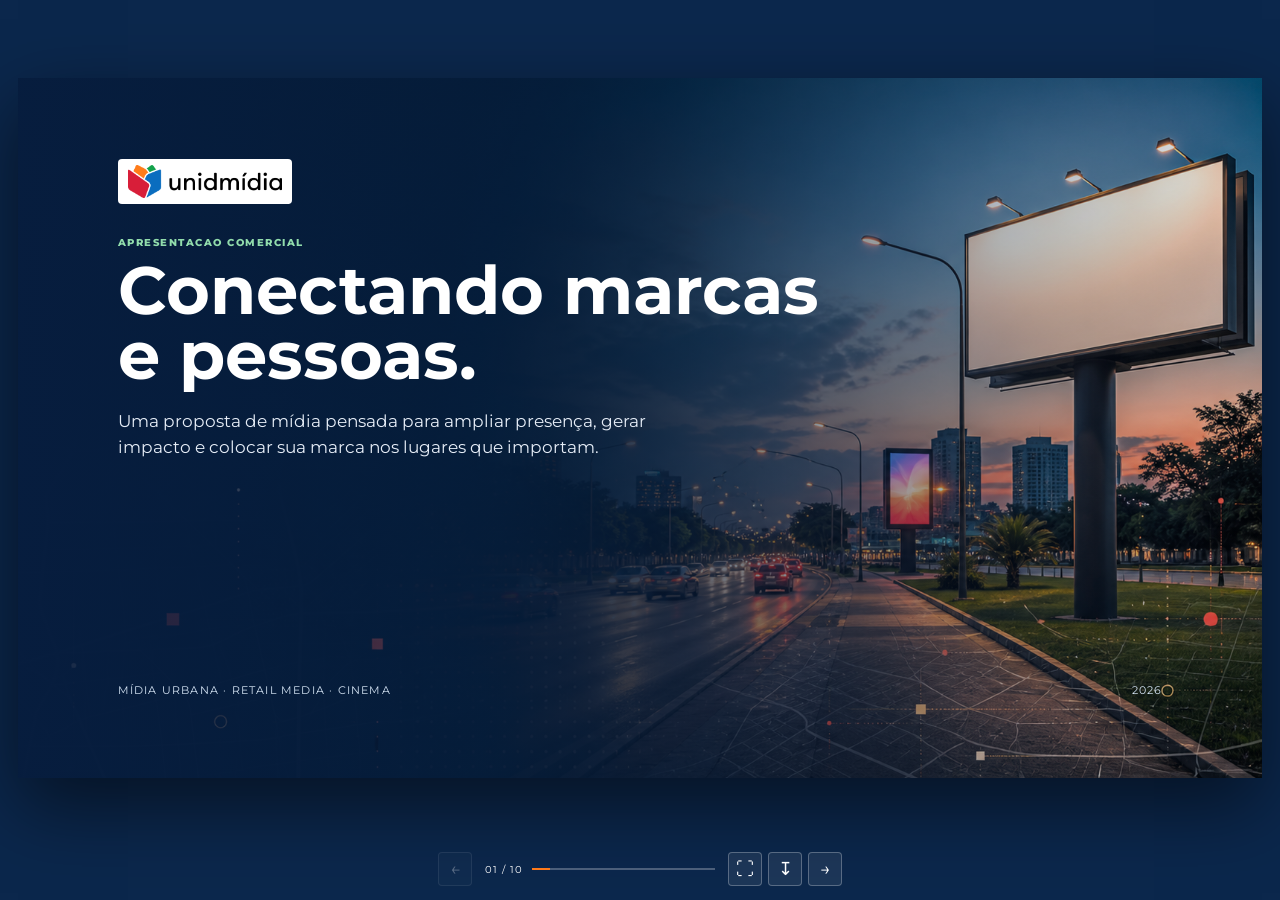
==== index.html @ 314643e8 "Publicar apresentação comercial Unidmidia" ====
<!doctype html><html lang="pt-BR"><head><meta charset="utf-8"><meta name="viewport" content="width=device-width,initial-scale=1"><title>Unidmidia | Proposta Comercial</title><style>
@import url('https://fonts.googleapis.com/css2?family=Montserrat:wght@400;500;600;700;800&display=swap');
:root{--blue:#0872c9;--navy:#0b274c;--red:#df1d42;--orange:#ff7a1a;--green:#149647;--paper:#f8fafc;--ink:#18222e;--muted:#64748b;--line:#d9e0e8}*{box-sizing:border-box}html,body{margin:0;background:#0b274c;color:var(--ink);font-family:Montserrat,Arial,sans-serif}button,select{font:inherit}button{cursor:pointer}.shell{min-height:100dvh;display:grid;place-items:center;padding:18px 18px 62px}.deck{width:min(100%,calc(100dvh * 1.777));aspect-ratio:16/9;position:relative;overflow:hidden;background:var(--paper);box-shadow:0 28px 72px #0008}.slide{position:absolute;inset:0;padding:6.5% 8%;display:flex;flex-direction:column;opacity:0;pointer-events:none;transform:translateX(16px);transition:.3s}.slide.active{opacity:1;pointer-events:auto;transform:none}.cover{justify-content:space-between;color:white;background:#092b35 url('calculadora-unidmidia/apresentacao/public/og.png') center/cover}.cover:before{content:"";position:absolute;inset:0;background:linear-gradient(90deg,#071d3ff2,#071d3f9b,#071d3f18)}.cover>*{position:relative;z-index:1}.logo{width:174px;background:#fff;padding:6px 10px;border-radius:4px;margin-bottom:28px}.eyebrow{font-size:10px;font-weight:800;letter-spacing:1.5px;color:var(--blue);margin:0 0 10px}.cover .eyebrow{color:#91dcac}h1,h2,h3,p{margin-top:0}h1{font-size:clamp(43px,5.2vw,76px);line-height:.97;margin-bottom:20px;letter-spacing:0}h2{font-size:clamp(30px,3.8vw,54px);line-height:1.05;margin-bottom:16px;letter-spacing:0}.lead{max-width:560px;font-size:clamp(14px,1.35vw,19px);line-height:1.5;color:#e6edf7}.cover-bottom{display:flex;justify-content:space-between;color:#d4e3f3;font-size:11px;letter-spacing:1.2px;text-transform:uppercase}.top{display:flex;justify-content:space-between;align-items:baseline;border-bottom:1px solid var(--line);padding-bottom:13px;margin-bottom:4.5%;font-size:11px;color:var(--muted)}.top .eyebrow{margin:0}.top.dark{border-color:#ffffff35;color:#c5d5e6}.top.dark .eyebrow{color:#91dcac}.copy{color:var(--muted);font-size:clamp(13px,1.15vw,17px);line-height:1.55;max-width:610px}.filters{display:grid;grid-template-columns:1fr 1fr;gap:7%;align-items:center;flex:1}.filter-block{margin:23px 0}.filter-label{font-size:10px;font-weight:800;color:var(--blue);letter-spacing:1.2px;text-transform:uppercase;margin-bottom:9px}.toggles{display:flex;gap:8px;flex-wrap:wrap}.toggle{border:1px solid var(--line);color:var(--ink);background:#fff;padding:11px 14px;border-radius:4px;font-size:12px}.toggle.on{color:#fff;background:var(--blue);border-color:var(--blue)}.filter-side{background:linear-gradient(145deg,#e9f3ff,#ecf8ee);height:100%;min-height:310px;border-radius:8px;padding:27px;display:flex;flex-direction:column;justify-content:end;position:relative;overflow:hidden}.filter-side:before,.filter-side:after{content:"";position:absolute;border:1px solid #0872c944;border-radius:50%}.filter-side:before{width:80%;aspect-ratio:1;right:-22%;top:-17%}.filter-side:after{width:45%;aspect-ratio:1;left:-11%;bottom:-20%}.filter-side strong{position:relative;font-size:50px;color:var(--navy)}.filter-side p{position:relative;margin:7px 0 0;font-size:13px;color:var(--muted)}.dark-slide{background:var(--navy);color:#fff}.inventory-head{display:flex;justify-content:space-between;align-items:end;margin-bottom:2.5%}.inventory-head h2{margin:0}.inventory-head p{max-width:290px;color:#b8c9db;font-size:12px}.grid{display:grid;grid-template-columns:repeat(3,1fr);gap:12px;overflow:auto;padding-bottom:4px}.card{min-height:165px;padding:0;overflow:hidden;text-align:left;display:flex;flex-direction:column;background:#113966;color:#fff;border:1px solid #ffffff25;border-radius:7px;transition:.2s}.card:hover{border-color:var(--orange);transform:translateY(-3px)}.card img{height:74px;width:100%;object-fit:cover}.card-body{padding:12px}.tag{display:inline-block;font-size:9px;font-weight:800;letter-spacing:.9px;text-transform:uppercase;color:#9bc9ff}.card h3{font-size:14px;margin:5px 0}.card p{font-size:10px;color:#c1d3e7;line-height:1.35;margin:0 0 10px}.card strong{font-size:16px;color:#ffd18d}.detail{display:grid;grid-template-columns:1fr 1fr;gap:7%;align-items:center;flex:1}.media-image{height:100%;max-height:440px;border-radius:8px;overflow:hidden;background:#dce7f1}.media-image img{width:100%;height:100%;object-fit:cover}.detail-meta{display:flex;gap:24px;margin:24px 0}.detail-meta div{border-left:2px solid var(--orange);padding-left:9px;font-size:12px}.detail-meta b{display:block;font-size:18px}.command{border:0;background:var(--blue);color:#fff;padding:13px 18px;border-radius:4px;font-weight:700;font-size:12px}.command.secondary{background:#e7edf4;color:var(--navy);margin-right:8px}.proposal-config{display:grid;grid-template-columns:1.08fr .92fr;gap:7%;align-items:center;flex:1}.config-photo{height:100%;max-height:375px;border-radius:7px;overflow:hidden;background:#dce7f1}.config-photo img{width:100%;height:100%;object-fit:cover}.details{display:flex;gap:20px;margin:18px 0 12px;font-size:12px}.details span{border-left:2px solid var(--green);padding-left:8px}.field{display:block;font-size:10px;color:var(--blue);font-weight:800;text-transform:uppercase;letter-spacing:1px;margin:15px 0 7px}.periods{display:flex;gap:7px}.period{border:1px solid var(--line);background:#fff;border-radius:4px;padding:10px 12px;font-size:11px}.period.on{background:var(--blue);color:#fff;border-color:var(--blue)}.stepper{display:flex;align-items:center;gap:10px;border:1px solid var(--line);border-radius:4px;padding:4px;width:max-content;background:#fff}.stepper button{width:28px;height:28px;border:0;border-radius:3px;background:#e7eef7;color:var(--navy);font-size:17px}.stepper b{min-width:18px;text-align:center}.quote-preview{margin-top:21px;padding:18px;background:#eef5fc;border-left:4px solid var(--orange)}.quote-preview strong{font-size:28px}.summary{background:var(--paper)}.summary-head{display:flex;align-items:end;justify-content:space-between;margin-bottom:24px}.summary-total{text-align:right}.summary-total strong{font-size:clamp(28px,3.5vw,48px);color:var(--blue)}table{width:100%;border-collapse:collapse;background:#fff;font-size:12px}th{text-align:left;padding:12px;background:var(--navy);color:#fff;font-size:10px;letter-spacing:.7px;text-transform:uppercase}td{padding:13px;border-bottom:1px solid var(--line)}td:last-child,th:last-child{text-align:right;font-weight:700}.empty{padding:26px;color:var(--muted);text-align:center}.summary-foot{display:flex;justify-content:space-between;align-items:end;margin-top:25px}.summary-foot p{max-width:470px;font-size:12px;color:var(--muted);line-height:1.5}.controls{position:fixed;bottom:14px;left:50%;transform:translateX(-50%);display:flex;align-items:center;gap:13px;color:#fff}.icon{width:34px;height:34px;border:1px solid #ffffff44;background:#ffffff12;color:#fff;border-radius:4px;font-size:18px}.icon:disabled{opacity:.3}.progress-wrap{display:flex;align-items:center;gap:9px;width:min(230px,38vw);font-size:10px;letter-spacing:1px}.progress{height:2px;background:#ffffff44;flex:1}.progress i{display:block;height:100%;background:var(--orange);transition:.25s}.actions{display:flex;gap:6px}@media(max-width:720px){.shell{padding:0 0 58px}.deck{width:100%;height:calc(100dvh - 58px);aspect-ratio:auto}.slide{padding:9% 7%}.logo{width:135px;margin-bottom:22px}.filters,.detail,.proposal-config{grid-template-columns:1fr;gap:18px}.filter-side{display:none}.grid{grid-template-columns:repeat(2,1fr)}.card{min-height:145px}.inventory-head{display:block}.inventory-head p{margin-top:8px}.media-image{height:180px}.config-photo{height:170px}.summary-head{display:block}.summary-total{text-align:left;margin-top:15px}.controls{bottom:9px}}@media print{@page{size:landscape;margin:0}body{background:white}.shell{display:block;padding:0}.deck{width:100%;height:auto;aspect-ratio:auto;box-shadow:none;overflow:visible}.slide{position:relative;display:flex;opacity:1;transform:none;pointer-events:auto;width:100%;height:100vh;min-height:720px;page-break-after:always}.controls{display:none}}
</style></head><body><main class="shell"><div id="deck" class="deck"></div><nav class="controls"><button id="prev" class="icon" title="Slide anterior" aria-label="Slide anterior">←</button><div class="progress-wrap"><span id="counter"></span><div class="progress"><i id="bar"></i></div></div><div class="actions"><button id="full" class="icon" title="Tela cheia" aria-label="Tela cheia">⛶</button><button id="print" class="icon" title="Exportar PDF" aria-label="Exportar PDF">↧</button><button id="next" class="icon" title="Proximo slide" aria-label="Proximo slide">→</button></div></nav></main><script>
const base='calculadora-unidmidia/assets/midias/',images='calculadora-unidmidia/assets/images/';const M=[
{id:'out-um',name:'Outdoor 9 x 3 m',city:'Umuarama',type:'Outdoor',price:490,unit:'bi-semana',periods:[['14 dias',1,490],['28 dias',2,980]],serviceOptions:[['Produzir lona',1400],['Só instalar lona',250]],note:'28 pontos de exibição catalogados para a praça.',image:images+'umuarama/outdoor/ponto-01-rodovia-saida-serra-dourados-sentido-umuarama.jpg',size:'9 x 3 m',impact:'Mídia urbana'},
{id:'bus',name:'Busdoor Umuarama',city:'Umuarama',type:'Busdoor',price:650,unit:'carro / mes',periods:[['1 mes',1,650],['3 meses',3,650],['6 meses',6,650],['12 meses',12,650]],installationFee:550,note:'Circulação estratégica para ampliar frequência da campanha.',image:base+'busdoor-umuarama-orcamento.png',size:'Por veículo',impact:'Mídia urbana'},
{id:'super',name:'Super Tela Av. Paraná',city:'Umuarama',type:'Painel LED',price:1250,unit:'face / mes',periods:[['1 mes',1,1250],['3 meses',3,1050],['12 meses',12,750]],note:'Em frente ao Condomínio Soleil, com mais de 270 inserções por dia.',image:images+'umuarama/painel-led/super-tela-av-parana-foto-01.jpg',size:'4,5 x 2,5 m',impact:'Painel de LED'},
{id:'leblon',name:'Painel LED Posto Leblon',city:'Umuarama',type:'Painel LED',price:690,unit:'mes',periods:[['1 mes',1,690],['3 meses',3,590],['12 meses',12,490]],note:'Av. Paraná com Praça Miguel Rossafa e mais de 250 inserções diárias.',image:images+'umuarama/painel-led/painel-led-posto-leblon-foto-central.jpg',size:'5 x 1,1 m',impact:'Painel de LED'},
{id:'avenida',name:'Painel LED Posto Avenida',city:'Umuarama',type:'Painel LED',price:590,unit:'mes',periods:[['1 mes',1,590],['3 meses',3,490],['12 meses',12,390]],note:'Av. Brasil com Av. Ipiranga, visibilidade diária para marcas.',image:images+'umuarama/painel-led/painel-led-posto-avenida-foto-02.jpg',size:'4,4 x 1,1 m',impact:'Painel de LED'},
{id:'ita',name:'Painel LED Posto Itamaraty',city:'Umuarama',type:'Painel LED',price:590,unit:'mes',periods:[['1 mes',1,590],['3 meses',3,490],['12 meses',12,390]],note:'Av. Paraná com Av. Apucarana, presença em rota urbana relevante.',image:images+'umuarama/painel-led/painel-led-posto-itamaraty-foto-02.jpg',size:'4,4 x 1,1 m',impact:'Painel de LED'},
{id:'makio',name:'Front com Iluminacao',city:'Cianorte',type:'Outdoor',price:1100,unit:'mes',periods:[['1 mes',1,1100],['3 meses',3,1100],['12 meses',12,1100]],note:'Av. Makio Sato, Atlântico - entrando.',image:base+'outdoor-cianorte-av-makio-sato.jpeg',size:'9 x 3 m',impact:'Outdoor iluminado'},
{id:'esp',name:'Front com Iluminacao',city:'Cianorte',type:'Outdoor',price:1300,unit:'mes',periods:[['1 mes',1,1300],['3 meses',3,1300],['12 meses',12,1300]],note:'Av. Espírito Santo com Av. Allan Kardec.',image:base+'outdoor-cianorte-av-espirito-santo.jpeg',size:'9 x 3 m',impact:'Outdoor iluminado'},
{id:'pdv-mercado',name:'PDV - Mercado',city:'Goioerê',type:'PDV',price:1,unit:'unidade',periods:[['60 dias',1,1]],variants:['Faixa gradil','Totem entrada','Display de manopla','Adesivo cesta de compras','Adesivo saída piso','Adesivo mesa cafeteria'],variantImages:['pdv-mercado/faixa-gradil.jpg','pdv-mercado/totem-entrada.jpg','pdv-mercado/display-manopla.jpg','pdv-mercado/adesivo-cesta-compras.jpg','pdv-mercado/adesivo-saida-piso.jpg','pdv-mercado/adesivo-mesa-cafeteria.jpg'],note:'Ativações de marca na jornada de compra, com seis possibilidades de presença no PDV.',image:images+'pdv-mercado/jornada-de-compras-sem-logos.png',size:'Ativação em PDV',impact:'Retail Media'}];
const cities=['Umuarama','Cianorte','Goioerê'],types=['Outdoor','Painel LED','Busdoor','PDV'];let slide=0,chosenCities=['Umuarama'],chosenTypes=['Outdoor','Painel LED','Busdoor'],current='out-um',term=0,variant=0,qty=1,proposal=[];const deck=document.getElementById('deck'),fmt=v=>new Intl.NumberFormat('pt-BR',{style:'currency',currency:'BRL',maximumFractionDigits:0}).format(v);const item=()=>M.find(x=>x.id===current)||M[0];const filtered=()=>M.filter(x=>chosenCities.includes(x.city)&&chosenTypes.includes(x.type));const total=()=>proposal.reduce((s,x)=>s+x.total,0);const toggle=(list,v)=>list.includes(v)?list.filter(x=>x!==v):[...list,v];
function toggles(list,items,key){return items.map(x=>`<button class="toggle ${list.includes(x)?'on':''}" data-${key}="${x}">${x}</button>`).join('')}function render(){let x=item(),p=x.periods[term]||x.periods[0],results=filtered();if(!results.some(r=>r.id===current)&&results[0]){current=results[0].id;x=item();p=x.periods[0];term=0}const row=x.periods.map((v,i)=>`<button class="period ${term===i?'on':''}" data-term="${i}">${v[0]}</button>`).join('');const prop=proposal.length?proposal.map(z=>`<tr><td>${z.name}</td><td>${z.city}</td><td>${z.period}</td><td>${z.qty}</td><td>${fmt(z.total)}</td></tr>`).join(''):'<tr><td colspan="5" class="empty">Selecione as mídias e inclua as opções para montar a proposta.</td></tr>';deck.innerHTML=`
<section class="slide cover ${slide===0?'active':''}"><div><img class="logo" src="calculadora-unidmidia/apresentacao/public/unidmidia-logo.png" alt="Unidmidia"><p class="eyebrow">APRESENTACAO COMERCIAL</p><h1>Conectando marcas<br>e pessoas.</h1><p class="lead">Uma proposta de mídia pensada para ampliar presença, gerar impacto e colocar sua marca nos lugares que importam.</p></div><div class="cover-bottom"><span>Mídia urbana · Retail media · Cinema</span><span>2026</span></div></section>
<section class="slide ${slide===1?'active':''}"><div class="top"><p class="eyebrow">01 · ESTRATEGIA</p><span>Defina a presença da campanha</span></div><div class="filters"><div><h2>Onde sua marca precisa aparecer?</h2><p class="copy">Escolha uma ou mais praças e os formatos que fazem sentido para o objetivo da campanha. As oportunidades são filtradas para a proposta.</p><div class="filter-block"><div class="filter-label">Praças</div><div class="toggles">${toggles(chosenCities,cities,'city')}</div></div><div class="filter-block"><div class="filter-label">Formatos de mídia</div><div class="toggles">${toggles(chosenTypes,types,'type')}</div></div></div><aside class="filter-side"><strong>${results.length}</strong><p>oportunidades selecionadas para avançar na conversa comercial.</p></aside></div></section>
<section class="slide dark-slide ${slide===2?'active':''}"><div class="top dark"><p class="eyebrow">02 · OPORTUNIDADES</p><span>Inventário filtrado para a campanha</span></div><div class="inventory-head"><h2>Midias para esta proposta.</h2><p>Clique em uma oportunidade para conhecer o ponto, formato e condições comerciais.</p></div><div class="grid">${results.length?results.map(r=>`<button class="card" data-detail="${r.id}"><img src="${r.image}" alt="${r.name}"><div class="card-body"><span class="tag">${r.city} · ${r.type}</span><h3>${r.name}</h3><p>${r.note}</p><strong>${fmt(r.price)}</strong> <small>/ ${r.unit}</small></div></button>`).join(''):'<div class="empty">Selecione ao menos uma praça e um formato de mídia.</div>'}</div></section>
<section class="slide ${slide===3?'active':''}"><div class="top"><p class="eyebrow">03 · MIDIA SELECIONADA</p><span>Conheça a oportunidade</span></div><div class="detail"><div class="media-image"><img src="${x.image}" alt="${x.name}"></div><div><span class="eyebrow">${x.city} · ${x.impact}</span><h2>${x.name}</h2><p class="copy">${x.note}</p><div class="detail-meta"><div><span>Formato</span><b>${x.size}</b></div><div><span>Investimento a partir de</span><b>${fmt(x.price)}</b></div></div><button class="command secondary" id="backInventory">Voltar</button><button class="command" id="goConfig">Selecionar esta mídia</button></div></div></section>
<section class="slide ${slide===4?'active':''}"><div class="top"><p class="eyebrow">04 · COMPOSICAO</p><span>Defina a condição comercial</span></div><div class="proposal-config"><div class="config-photo"><img src="${x.image}" alt="${x.name}"></div><div><span class="eyebrow">${x.city} · ${x.type}</span><h2>${x.name}</h2><div class="details"><span>${x.size}</span><span>${x.impact}</span></div><label class="field">Periodo</label><div class="periods">${row}</div><label class="field">Quantidade</label><div class="stepper"><button data-qty="-1" aria-label="Diminuir quantidade">−</button><b>${qty}</b><button data-qty="1" aria-label="Aumentar quantidade">+</button></div><div class="quote-preview"><span>Investimento desta seleção</span><br><strong>${fmt(p[2]*p[1]*qty)}</strong><br><small>${qty} unidade(s) · ${p[0]}</small></div><button class="command" id="addProposal">Incluir na proposta</button></div></div></section>
<section class="slide summary ${slide===5?'active':''}"><div class="top"><p class="eyebrow">05 · PROPOSTA COMERCIAL</p><span>Resumo da composição selecionada</span></div><div class="summary-head"><div><h2>Presença planejada<br>para a sua marca.</h2><p class="copy">Uma seleção de mídia urbana e formatos de alto impacto para conectar sua marca ao público certo.</p></div><div class="summary-total"><span>Investimento total</span><br><strong>${fmt(total())}</strong></div></div><table><thead><tr><th>Mídia</th><th>Praça</th><th>Período</th><th>Quantidade</th><th>Investimento</th></tr></thead><tbody>${prop}</tbody></table><div class="summary-foot"><p>Valores sujeitos à confirmação de disponibilidade e condições comerciais. Produção e instalação podem ser adicionadas conforme a mídia escolhida.</p><img class="logo" src="calculadora-unidmidia/apresentacao/public/unidmidia-logo.png" alt="Unidmidia"></div></section>`;bind();updateControls()}
function bind(){document.querySelectorAll('[data-city]').forEach(b=>b.onclick=()=>{chosenCities=toggle(chosenCities,b.dataset.city);render()});document.querySelectorAll('[data-type]').forEach(b=>b.onclick=()=>{chosenTypes=toggle(chosenTypes,b.dataset.type);render()});document.querySelectorAll('[data-detail]').forEach(b=>b.onclick=()=>{current=b.dataset.detail;term=0;qty=1;slide=3;render()});document.querySelectorAll('[data-term]').forEach(b=>b.onclick=()=>{term=+b.dataset.term;render()});document.querySelectorAll('[data-qty]').forEach(b=>b.onclick=()=>{qty=Math.max(1,qty+(+b.dataset.qty));render()});const back=document.getElementById('backInventory');if(back)back.onclick=()=>{slide=2;render()};const config=document.getElementById('goConfig');if(config)config.onclick=()=>{slide=4;render()};const add=document.getElementById('addProposal');if(add)add.onclick=()=>{const x=item(),p=x.periods[term];proposal=proposal.filter(z=>z.id!==x.id);proposal.push({id:x.id,name:x.name,city:x.city,period:p[0],qty,total:p[1]*p[2]*qty});slide=5;render()}}
function go(v){slide=Math.max(0,Math.min(5,v));render()}function updateControls(){counter.textContent=`${String(slide+1).padStart(2,'0')} / 06`;bar.style.width=`${(slide+1)/6*100}%`;prev.disabled=slide===0;next.disabled=slide===5}prev.onclick=()=>go(slide-1);next.onclick=()=>go(slide+1);full.onclick=()=>document.fullscreenElement?document.exitFullscreen():document.documentElement.requestFullscreen();print.onclick=()=>window.print();document.addEventListener('keydown',e=>{if(['ArrowRight','PageDown',' '].includes(e.key)){e.preventDefault();go(slide+1)}if(['ArrowLeft','PageUp'].includes(e.key)){e.preventDefault();go(slide-1)}if(e.key==='Home')go(0);if(e.key==='End')go(5)});render();
</script><script>
const baseRender=render;
render=function(){
  baseRender();
  const media=item();
  if(!media.variants)return;
  const configImage=document.querySelector('.config-photo img');
  if(configImage&&media.variantImages)configImage.src=images+media.variantImages[variant];
  const periodLabel=[...document.querySelectorAll('.field')].find(label=>label.textContent==='Periodo');
  if(periodLabel){
    periodLabel.insertAdjacentHTML('beforebegin',`<label class="field">Possibilidade de PDV</label><div class="periods" style="flex-wrap:wrap">${media.variants.map((name,index)=>`<button class="period ${variant===index?'on':''}" data-pdv-variant="${index}">${name}</button>`).join('')}</div>`);
    document.querySelectorAll('[data-pdv-variant]').forEach(button=>button.onclick=()=>{variant=+button.dataset.pdvVariant;render()});
  }
  const add=document.getElementById('addProposal');
  if(add){
    const replacement=add.cloneNode(true);
    add.replaceWith(replacement);
    replacement.onclick=()=>{
      const period=media.periods[term],name=`${media.name} - ${media.variants[variant]}`,id=`${media.id}-${variant}`;
      proposal=proposal.filter(entry=>entry.id!==id);
      proposal.push({id,name,city:media.city,period:period[0],qty,total:period[1]*period[2]*qty});
      slide=5;render();
    };
  }
};
render();
</script><script>
M.find(media=>media.id==='pdv-mercado').variantImages[2]='pdv-mercado/supermercado-parana/display-manopla-sem-fundo.png';
</script><script>
const outdoorUmuarama=M.find(media=>media.id==='out-um');
outdoorUmuarama.gallery=[
  'ponto-01-rodovia-saida-serra-dourados-sentido-umuarama.jpg',
  'ponto-02-avenida-aracaju-mercado-atacadao.jpg',
  'ponto-03-rodovia-pr-323-levo-alimentos-sentido-mariluz.jpg',
  'ponto-04-avenida-parigot-de-souza-feira-domingo.jpg',
  'ponto-05-rua-arapongas-deposito-sao-jose.jpg',
  'ponto-06-avenida-ariovaldo-sentido-cidade.jpg',
  'ponto-07-avenida-manaus-mercado-amigao.jpg',
  'ponto-08-avenida-jose-dias-lopes-sentido-uopecan.jpg',
  'ponto-09-avenida-antonio-ostrenski-hospital-cemil.jpg',
  'ponto-10-avenida-ariovaldo-rodrigues-max-atacado-sentido-centro.jpg',
  'ponto-11-avenida-parana-lago-municipal-sentido-uopecan.jpg',
  'ponto-12-avenida-ariovaldo-rodrigues-max-atacado-sentido-rodovia.jpg',
  'ponto-13-avenida-angelo-moreira-delegacia-upa-sicoob.jpg',
  'ponto-14-avenida-parigot-de-souza-avenida-guanabara.jpg',
  'ponto-15-avenida-paranapanema-tiro-de-guerra.jpg',
  'ponto-16-avenida-parana-lago-municipal-sentido-faculdade-alfa.jpg',
  'ponto-17-rotatoria-aceu-guri-entrada-cidade.jpg',
  'ponto-18-avenida-paulo-pedrosa-sorveteria-ditalia.jpg',
  'ponto-19-rodovia-serra-umuarama-parque-jaboticabeira.jpg',
  'ponto-20-avenida-parigot-de-souza-alfinha-mont-blant.jpg',
  'ponto-21-avenida-ariovaldo-rodrigues-max-atacado.jpg',
  'ponto-22-avenida-celso-garcia-cid-hospital-cemil.jpg',
  'ponto-23-avenida-angelo-moreira-uopecan.jpg',
  'ponto-24-avenida-maringa-sentido-unipar-lamore.jpg',
  'ponto-25-rua-arapongas-colegio-alfa-posto-portuga.jpg',
  'ponto-26-avenida-pirapo-avenida-rolandia-unipar.jpg',
  'ponto-27-estrada-xambre-aceu-sorvetes-guri.jpg',
  'ponto-28-avenida-parana-shopping-centro-xambre.jpg'
].map(file=>images+'umuarama/outdoor/'+file);
outdoorUmuarama.galleryLabel='Ponto';
const superTela=M.find(media=>media.id==='super');
superTela.gallery=[
  images+'umuarama/painel-led/super-tela-av-parana-foto-01.jpg',
  images+'umuarama/painel-led/super-tela-av-parana-foto-02.jpg'
];
superTela.galleryLabel='Foto';
const leblon=M.find(media=>media.id==='leblon');
leblon.gallery=[1,2,3,4,5].map(number=>images+`umuarama/painel-led/painel-led-posto-leblon-foto-${String(number).padStart(2,'0')}.jpg`);
leblon.galleryLabel='Foto';
const avenida=M.find(media=>media.id==='avenida');
avenida.gallery=[1,2,3,4].map(number=>images+`umuarama/painel-led/painel-led-posto-avenida-foto-${String(number).padStart(2,'0')}.jpg`);
avenida.galleryLabel='Foto';
const itamaraty=M.find(media=>media.id==='ita');
itamaraty.gallery=[1,2,3].map(number=>images+`umuarama/painel-led/painel-led-posto-itamaraty-foto-${String(number).padStart(2,'0')}.jpg`);
itamaraty.galleryLabel='Foto';
let carouselMediaId='',carouselIndex=0;
const renderWithCarousel=render;
render=function(){
  renderWithCarousel();
  const media=item(),gallery=media.gallery;
  if(!gallery||gallery.length<2)return;
  if(carouselMediaId!==media.id){carouselMediaId=media.id;carouselIndex=0}
  carouselIndex=(carouselIndex+gallery.length)%gallery.length;
  document.querySelectorAll('.media-image,.config-photo').forEach(container=>{
    const picture=container.querySelector('img');
    if(!picture)return;
    picture.src=gallery[carouselIndex];
    container.style.position='relative';
    container.insertAdjacentHTML('beforeend',`<div style="position:absolute;left:12px;right:12px;bottom:12px;display:flex;align-items:center;justify-content:space-between;pointer-events:none"><button class="icon" data-carousel-shift="-1" title="Imagem anterior" aria-label="Imagem anterior" style="pointer-events:auto;background:#0b274ccc;border-color:#fff8">&#8592;</button><span style="background:#0b274ccc;color:#fff;padding:8px 10px;border-radius:3px;font-size:10px;font-weight:700">${media.galleryLabel} ${String(carouselIndex+1).padStart(2,'0')} / ${String(gallery.length).padStart(2,'0')}</span><button class="icon" data-carousel-shift="1" title="Proxima imagem" aria-label="Proxima imagem" style="pointer-events:auto;background:#0b274ccc;border-color:#fff8">&#8594;</button></div>`);
  });
  document.querySelectorAll('[data-carousel-shift]').forEach(button=>button.onclick=()=>{carouselIndex+=+button.dataset.carouselShift;render()});
};
render();
</script><script>
const prMapStyle=document.createElement('style');
prMapStyle.textContent=`
.filter-side.map-panel{display:block;padding:0;background:#eef6fb;isolation:isolate}.filter-side.map-panel:before,.filter-side.map-panel:after{display:none}.map-title{position:absolute;left:24px;top:22px;font-size:10px;font-weight:800;letter-spacing:1.1px;color:#0872c9;text-transform:uppercase}.map-subtitle{position:absolute;left:24px;top:40px;font-size:11px;color:#64748b}.pr-map{position:absolute;inset:58px 20px 18px}.pr-state{position:absolute;inset:4% 14% 8% 10%;background:#d9e9f4;border:2px solid #93bdd7;clip-path:polygon(28% 1%,52% 6%,76% 0,91% 15%,84% 29%,96% 41%,82% 53%,88% 72%,72% 91%,54% 99%,37% 87%,21% 89%,14% 71%,2% 57%,10% 39%,1% 25%,17% 14%);filter:drop-shadow(0 7px 9px #0b274c1c)}.pr-state:after{content:'PARANA';position:absolute;left:39%;top:52%;font-size:10px;font-weight:800;letter-spacing:1px;color:#6f9ebc;transform:rotate(-18deg)}.map-pin{position:absolute;border:0;background:none;padding:0;transform:translate(-50%,-50%);z-index:2}.pin-formats{position:absolute;left:50%;bottom:31px;transform:translateX(-50%);display:flex;gap:3px;white-space:nowrap}.pin-format{width:17px;height:17px;display:grid;place-items:center;border:1px solid #c0d7e8;background:#fff;color:#56718a;border-radius:3px;font-size:10px;box-shadow:0 2px 5px #0b274c1c}.map-pin.is-active .pin-format{border-color:#0872c9;color:#0872c9}.pin-dot{width:29px;height:29px;border-radius:50% 50% 50% 0;background:#fff;border:2px solid #7faac7;transform:rotate(-45deg);display:grid;place-items:center;box-shadow:0 3px 8px #0b274c33;transition:.2s}.pin-dot i{display:block;width:9px;height:9px;border-radius:50%;background:#7faac7;transform:rotate(45deg)}.map-pin.is-active .pin-dot{background:#0872c9;border-color:#0872c9;box-shadow:0 5px 12px #0872c966}.map-pin.is-active .pin-dot i{background:#fff}.pin-name{position:absolute;left:50%;top:36px;transform:translateX(-50%);font-size:9px;font-weight:800;color:#48647d;white-space:nowrap}.map-pin.is-active .pin-name{color:#0b274c}.map-legend{position:absolute;right:20px;bottom:17px;font-size:10px;color:#64748b}.map-legend strong{color:#0b274c}
`;
document.head.append(prMapStyle);
const mapCities={
  Umuarama:{left:29,top:34,formats:['Outdoor','Painel LED','Busdoor']},
  Cianorte:{left:45,top:24,formats:['Outdoor']},
  Goioerê:{left:28,top:54,formats:['PDV']}
};
const mapGlyph={Outdoor:'▭','Painel LED':'▦',Busdoor:'▰',PDV:'◉'};
const renderWithMap=render;
render=function(){
  renderWithMap();
  const panel=document.querySelector('.filter-side');
  if(!panel)return;
  const pins=Object.entries(mapCities).map(([city,config])=>{
    const active=chosenCities.includes(city);
    const formats=config.formats.filter(format=>chosenTypes.includes(format));
    const glyphs=(formats.length?formats:config.formats).map(format=>`<span class="pin-format" title="${format}">${mapGlyph[format]}</span>`).join('');
    return `<button class="map-pin ${active?'is-active':''}" data-map-city="${city}" style="left:${config.left}%;top:${config.top}%" title="Selecionar ${city}"><span class="pin-formats">${glyphs}</span><span class="pin-dot"><i></i></span><span class="pin-name">${city}</span></button>`;
  }).join('');
  panel.className='filter-side map-panel';
  panel.innerHTML=`<span class="map-title">Cobertura selecionada</span><span class="map-subtitle">Paraná</span><div class="pr-map"><div class="pr-state"></div>${pins}</div><span class="map-legend"><strong>${chosenCities.length}</strong> praças ativas</span>`;
  panel.querySelectorAll('[data-map-city]').forEach(button=>button.onclick=()=>{chosenCities=toggle(chosenCities,button.dataset.mapCity);render()});
};
render();
</script><script>
const pdvMarket=M.find(media=>media.id==='pdv-mercado');
const pdvCities=['Campo Mourão','Assis Chateaubriand','Cianorte','Goioerê','Ivaiporã','Pitanga','Ubiratã'];
if(pdvMarket){
  pdvMarket.multiVariantSelection=true;
  const position=M.indexOf(pdvMarket);
  M.splice(position,1,...pdvCities.map(city=>({...pdvMarket,id:`pdv-mercado-${city.toLowerCase().replace(/[^a-z0-9]+/g,'-')}`,city})));
}
cities.splice(0,cities.length,'Umuarama','Cianorte','Goioerê','Campo Mourão','Assis Chateaubriand','Ivaiporã','Pitanga','Ubiratã');
const realMapStyle=document.createElement('style');
realMapStyle.textContent=`
.filter-side.real-map-panel{display:block;padding:0;background:#f5f9fc;isolation:isolate}.filter-side.real-map-panel:before,.filter-side.real-map-panel:after{display:none}.real-map-title{position:absolute;left:24px;top:22px;font-size:10px;font-weight:800;letter-spacing:1.1px;color:#0872c9;text-transform:uppercase;z-index:3}.real-map-subtitle{position:absolute;left:24px;top:40px;font-size:11px;color:#64748b;z-index:3}.geo-map{position:absolute;inset:62px 18px 28px}.geo-map-canvas{position:absolute;left:0;top:50%;width:100%;aspect-ratio:800/497;transform:translateY(-50%)}.geo-map-canvas img{position:absolute;inset:0;width:100%;height:100%;display:block}.geo-map-canvas .map-pin{z-index:4}.real-map-legend{position:absolute;right:20px;bottom:17px;font-size:10px;color:#64748b;z-index:3}.real-map-legend strong{color:#0b274c}
`;
document.head.append(realMapStyle);
const geoCities={
  Umuarama:{left:19.3,top:29.6},Cianorte:{left:29.7,top:27.2},Goioerê:{left:23.6,top:39.7},
  'Campo Mourão':{left:33.1,top:36.4},'Assis Chateaubriand':{left:16.4,top:45.0},
  Ivaiporã:{left:43.5,top:41.1},Pitanga:{left:42.2,top:53.3},Ubiratã:{left:24.1,top:48.3}
};
let visibleGeoCities=[];
const renderWithGeoMap=render;
render=function(){
  renderWithGeoMap();
  const panel=document.querySelector('.filter-side');
  if(!panel)return;
  const selectedGeoCities=Object.entries(geoCities).filter(([city])=>chosenCities.includes(city));
  const pins=selectedGeoCities.map(([city,position],index)=>{
    const available=[...new Set(M.filter(media=>media.city===city).map(media=>media.type))];
    const visible=available.filter(format=>chosenTypes.includes(format));
    const glyphs=(visible.length?visible:available).map(format=>`<span class="pin-format" title="${format}">${mapGlyph[format]||'◉'}</span>`).join('');
    const isNew=!visibleGeoCities.includes(city);
    return `<button class="map-pin geo-pin is-active ${isNew?'is-new':''}" data-geo-city="${city}" style="left:${position.left}%;top:${position.top}%;--delay:${index*120}ms" title="Remover ${city}"><span class="pin-formats">${glyphs}</span><span class="pin-dot"><i></i></span><span class="pin-name">${city}</span></button>`;
  }).join('');
  panel.className='filter-side map-panel real-map-panel';
  panel.innerHTML=`<span class="real-map-title">Cobertura selecionada</span><span class="real-map-subtitle">Paraná</span><div class="geo-map"><div class="geo-map-canvas"><img src="calculadora-unidmidia/assets/images/mapas/parana-vetor.svg" alt="Mapa do Paraná">${pins}</div></div><span class="real-map-legend"><strong>${chosenCities.length}</strong> praças ativas</span>`;
  visibleGeoCities=selectedGeoCities.map(([city])=>city);
  panel.querySelectorAll('[data-geo-city]').forEach(button=>button.onclick=()=>{chosenCities=toggle(chosenCities,button.dataset.geoCity);render()});
};
render();
</script><style>
.geo-map-canvas .geo-pin{opacity:1}.geo-map-canvas .geo-pin.is-new{opacity:0;animation:geo-pin-drop .48s cubic-bezier(.22,.8,.3,1.25) var(--delay) forwards}.geo-map-canvas .geo-pin .pin-dot{width:22px;height:22px;border-width:1.5px}.geo-map-canvas .geo-pin .pin-dot i{width:7px;height:7px}.geo-map-canvas .geo-pin .pin-formats{bottom:25px;gap:2px}.geo-map-canvas .geo-pin .pin-format{width:13px;height:13px;border-radius:2px;font-size:8px}.geo-map-canvas .geo-pin .pin-name{top:28px;left:50%;padding:2px 3px;border-radius:2px;background:#f5f9fce8;font-size:8px;line-height:1.05;opacity:1}.geo-map-canvas .geo-pin.is-new .pin-name{opacity:0;animation:geo-city-name .24s ease-out calc(var(--delay) + .39s) forwards}@keyframes geo-pin-drop{0%{opacity:0;transform:translate(-50%,-50%) translateY(-32px) scale(.74)}72%{opacity:1;transform:translate(-50%,-50%) translateY(3px) scale(1.06)}100%{opacity:1;transform:translate(-50%,-50%) translateY(0) scale(1)}}@keyframes geo-city-name{from{opacity:0;transform:translateX(-50%) translateY(-4px)}to{opacity:1;transform:translateX(-50%) translateY(0)}}
</style><style>
.media-gallery{position:relative}.media-gallery-controls{position:absolute;left:12px;right:12px;bottom:12px;display:flex;align-items:center;justify-content:space-between;pointer-events:none}.media-gallery-controls .icon{pointer-events:auto;background:#0b274ccc;border-color:#fff8}.media-gallery-controls span{background:#0b274ccc;color:#fff;padding:8px 10px;border-radius:3px;font-size:10px;font-weight:700}.inline-config{margin-top:16px;padding-top:14px;border-top:1px solid var(--line)}.inline-config .field{margin-top:12px}.inline-options{flex-wrap:wrap}.inline-config .quote-preview{margin-top:15px;padding:13px}.inline-config .quote-preview strong{font-size:24px}.inline-config .command{margin-top:12px}
</style><script>
/*
let presentationSlide=0;
let inventoryPage=0;
const renderWithInventoryPagination=render;
const inventoryCard=(media,page)=>`<button class="card" data-detail="${media.id}" data-inventory-page="${page}"><img src="${media.image}" alt="${media.name}"><div class="card-body"><span class="tag">${media.city} · ${media.type}</span><h3>${media.name}</h3><p>${media.note}</p><strong>${fmt(media.price)}</strong> <small>/ ${media.unit}</small></div></button>`;
const getPresentationMeta=()=>{
  const pageCount=Math.max(1,Math.ceil(filtered().length/6));
  return {pageCount,detail:pageCount+2,config:pageCount+3,summary:pageCount+4,last:pageCount+4,total:pageCount+5};
};
render=function(){
  const meta=getPresentationMeta();
  presentationSlide=Math.max(0,Math.min(meta.last,presentationSlide));
  if(presentationSlide<=1)slide=presentationSlide;
  else if(presentationSlide<=meta.pageCount+1)slide=2;
  else if(presentationSlide===meta.detail)slide=3;
  else if(presentationSlide===meta.config)slide=4;
  else slide=5;
  renderWithInventoryPagination();

  const inventory=document.querySelector('.dark-slide');
  if(inventory){
    const results=filtered();
    const pages=Array.from({length:meta.pageCount},(_,page)=>results.slice(page*6,page*6+6));
    const slides=pages.map((items,page)=>`<section class="slide dark-slide"><div class="top dark"><p class="eyebrow">02 · OPORTUNIDADES${meta.pageCount>1?` · ${page+1}/${meta.pageCount}`:''}</p><span>Inventário filtrado para a campanha</span></div><div class="inventory-head"><h2>Midias para esta proposta.</h2><p>Clique em uma oportunidade para conhecer o ponto, formato e condições comerciais.</p></div><div class="grid">${items.length?items.map(media=>inventoryCard(media,page)).join(''):'<div class="empty">Selecione ao menos uma praça e um formato de mídia.</div>'}</div></section>`).join('');
    inventory.outerHTML=slides;
  }

  const allSlides=[...deck.querySelectorAll('.slide')];
  allSlides.forEach((section,index)=>section.classList.toggle('active',index===presentationSlide));
  inventoryPage=Math.min(inventoryPage,meta.pageCount-1);

  document.querySelectorAll('[data-city]').forEach(button=>button.onclick=()=>{chosenCities=toggle(chosenCities,button.dataset.city);inventoryPage=0;presentationSlide=1;render()});
  document.querySelectorAll('[data-type]').forEach(button=>button.onclick=()=>{chosenTypes=toggle(chosenTypes,button.dataset.type);inventoryPage=0;presentationSlide=1;render()});
  document.querySelectorAll('[data-geo-city]').forEach(button=>button.onclick=()=>{chosenCities=toggle(chosenCities,button.dataset.geoCity);inventoryPage=0;presentationSlide=1;render()});
  document.querySelectorAll('[data-detail]').forEach(button=>button.onclick=()=>{current=button.dataset.detail;term=0;qty=1;variant=0;inventoryPage=+button.dataset.inventoryPage;presentationSlide=meta.detail;render()});
  const back=document.getElementById('backInventory');
  if(back)back.onclick=()=>{presentationSlide=inventoryPage+2;render()};
  const config=document.getElementById('goConfig');
  if(config)config.onclick=()=>{presentationSlide=meta.config;render()};
  const add=document.getElementById('addProposal');
  if(add)add.onclick=()=>{
    const media=item(),period=media.periods[term],variantName=media.variants?.[variant],name=variantName?`${media.name} - ${variantName}`:media.name,id=variantName?`${media.id}-${variant}`:media.id;
    proposal=proposal.filter(entry=>entry.id!==id);
    proposal.push({id,name,city:media.city,period:period[0],qty,total:period[1]*period[2]*qty});
    presentationSlide=meta.summary;render();
  };
  prev.onclick=()=>go(presentationSlide-1);
  next.onclick=()=>go(presentationSlide+1);
  counter.textContent=`${String(presentationSlide+1).padStart(2,'0')} / ${String(meta.total).padStart(2,'0')}`;
  bar.style.width=`${(presentationSlide+1)/meta.total*100}%`;
  prev.disabled=presentationSlide===0;
  next.disabled=presentationSlide===meta.last;
};
go=function(target){presentationSlide=target;render()};
document.addEventListener('keydown',event=>{
  if(!['ArrowRight','PageDown',' ','ArrowLeft','PageUp','Home','End'].includes(event.key))return;
  event.preventDefault();event.stopImmediatePropagation();
  const meta=getPresentationMeta();
  if(['ArrowRight','PageDown',' '].includes(event.key))go(presentationSlide+1);
  if(['ArrowLeft','PageUp'].includes(event.key))go(presentationSlide-1);
  if(event.key==='Home')go(0);
  if(event.key==='End')go(meta.last);
},true);
render();
*/
let presentationSlide=0;
let inventoryPage=0;
let openConfigMediaId='';
const mediaSelections={};
const galleryIndexes={};
const renderBaseDeck=render;
const mediaSelection=media=>mediaSelections[media.id]||(mediaSelections[media.id]={term:0,qty:1,variant:0,variants:[],service:0});
const extraItems=(media,selection)=>{
  const extras=[];
  if(media.serviceOptions)extras.push(media.serviceOptions[selection.service]||media.serviceOptions[0]);
  if(media.installationFee)extras.push(['Instalação por veículo',media.installationFee]);
  return extras;
};
const selectionTotal=(media,selection)=>{
  const period=media.periods[selection.term]||media.periods[0];
  return (period[2]*period[1]+extraItems(media,selection).reduce((total,extra)=>total+extra[1],0))*selection.qty;
};
const selectionName=(media,selection)=>{
  const variantName=media.variants?.[selection.variant];
  const serviceName=media.serviceOptions?.[selection.service]?.[0];
  return [media.name,variantName,serviceName].filter(Boolean).join(' - ');
};
const proposalRows=entries=>entries.length?entries.map(entry=>`<tr><td>${entry.name}</td><td>${entry.city}</td><td>${entry.period}</td><td>${entry.qty}</td><td>${fmt(entry.total)}</td></tr>`).join(''):'<tr><td colspan="5" class="empty">Selecione as mídias e inclua as opções para montar a proposta.</td></tr>';
const getPresentationMeta=()=>{
  const results=filtered(),pageCount=Math.max(1,Math.ceil(results.length/6)),detailStart=pageCount+2,summary=detailStart+results.length,summaryPageCount=Math.max(1,Math.ceil(proposal.length/6)),last=summary+summaryPageCount-1;
  return {results,pageCount,detailStart,summary,summaryPageCount,last,total:last+1};
};
const inventoryCard=(media,page)=>`<button class="card" data-detail="${media.id}" data-inventory-page="${page}"><img src="${media.image}" alt="${media.name}"><div class="card-body"><span class="tag">${media.city} &middot; ${media.type}</span><h3>${media.name}</h3><p>${media.note}</p><strong>${fmt(media.price)}</strong> <small>/ ${media.unit}</small></div></button>`;
const mediaSlide=(media,index,meta)=>{
  const selection=mediaSelection(media),period=media.periods[selection.term]||media.periods[0],isOpen=openConfigMediaId===media.id;
  const gallery=isOpen&&media.variantImages?media.variantImages.map(path=>images+path):(media.gallery||[media.image]),galleryIndex=(galleryIndexes[media.id]??(isOpen?selection.variant:0))%gallery.length;
  const image=gallery[galleryIndex];
  const galleryControls=gallery.length>1?`<div class="media-gallery-controls"><button class="icon" data-gallery-shift="-1" data-gallery-media="${media.id}" aria-label="Imagem anterior">&larr;</button><span>${isOpen&&media.variantImages?'Possibilidade':media.galleryLabel||'Foto'} ${String(galleryIndex+1).padStart(2,'0')} / ${String(gallery.length).padStart(2,'0')}</span><button class="icon" data-gallery-shift="1" data-gallery-media="${media.id}" aria-label="Proxima imagem">&rarr;</button></div>`:'';
  const variants=media.variants?`<label class="field">Possibilidades de PDV</label><div class="periods inline-options">${media.variants.map((name,variantIndex)=>`<button class="period ${(media.multiVariantSelection?selection.variants.includes(variantIndex):selection.variant===variantIndex)?'on':''}" data-inline-variant="${variantIndex}" data-media-id="${media.id}">${name}</button>`).join('')}</div>`:'';
  const services=media.serviceOptions?`<label class="field">Lona</label><div class="periods inline-options">${media.serviceOptions.map((option,serviceIndex)=>`<button class="period ${selection.service===serviceIndex?'on':''}" data-inline-service="${serviceIndex}" data-media-id="${media.id}">${option[0]} · ${fmt(option[1])}</button>`).join('')}</div>`:'';
  const installation=media.installationFee?`<label class="field">Instalação</label><div class="included-fee">${fmt(media.installationFee)} por veículo</div>`:'';
  const selectionCount=media.multiVariantSelection?selection.variants.length:1;
  const configuration=isOpen?`<div class="inline-config">${variants}${services}<label class="field">Periodo</label><div class="periods">${media.periods.map((value,termIndex)=>`<button class="period ${selection.term===termIndex?'on':''}" data-inline-term="${termIndex}" data-media-id="${media.id}">${value[0]}</button>`).join('')}</div>${installation}<label class="field">Quantidade</label><div class="stepper"><button data-inline-qty="-1" data-media-id="${media.id}" aria-label="Diminuir quantidade">-</button><b>${selection.qty}</b><button data-inline-qty="1" data-media-id="${media.id}" aria-label="Aumentar quantidade">+</button></div><div class="quote-preview"><span>Investimento desta selecao</span><br><strong>${fmt(selectionTotal(media,selection)*selectionCount)}</strong><br><small>${selection.qty} unidade(s) &middot; ${period[0]}${media.multiVariantSelection?` &middot; ${selectionCount} possibilidade(s)`:''}</small></div><button class="command" data-add-media="${media.id}" ${media.multiVariantSelection&&!selectionCount?'disabled':''}>${media.multiVariantSelection?'Incluir opções selecionadas':'Incluir na proposta'}</button></div>`:'';
  const detailMeta=media.type==='PDV'?'':`<div class="detail-meta"><div><span>Formato</span><b>${media.size}</b></div><div><span>Investimento a partir de</span><b>${fmt(media.price)}</b></div></div>`;
  return `<section class="slide"><div class="top"><p class="eyebrow">03 · MIDIA SELECIONADA</p><span>${String(index+1).padStart(2,'0')} / ${String(meta.results.length).padStart(2,'0')} · ${media.city}</span></div><div class="detail"><div class="media-image media-gallery"><img src="${image}" alt="${media.name}">${galleryControls}</div><div><span class="eyebrow">${media.city} &middot; ${media.impact}</span><h2>${media.name}</h2><p class="copy">${media.note}</p>${detailMeta}<button class="command secondary" data-back-inventory="${Math.floor(index/6)}">Voltar ao inventario</button>${isOpen?'':`<button class="command" data-open-config="${media.id}">Selecionar midia</button>`}${configuration}</div></div></section>`;
};
render=function(){
  const meta=getPresentationMeta();
  presentationSlide=Math.max(0,Math.min(meta.last,presentationSlide));
  if(presentationSlide<=1)slide=presentationSlide;
  else if(presentationSlide<meta.detailStart)slide=2;
  else if(presentationSlide<meta.summary){
    const media=meta.results[presentationSlide-meta.detailStart];
    if(media){current=media.id;const selection=mediaSelection(media);term=selection.term;qty=selection.qty;variant=selection.variant;}
    slide=3;
  }else slide=5;
  renderBaseDeck();
  const inventory=document.querySelector('.dark-slide');
  if(inventory){
    const pages=Array.from({length:meta.pageCount},(_,page)=>meta.results.slice(page*6,page*6+6));
    inventory.outerHTML=pages.map((items,page)=>`<section class="slide dark-slide"><div class="top dark"><p class="eyebrow">02 · OPORTUNIDADES${meta.pageCount>1?` · ${page+1}/${meta.pageCount}`:''}</p><span>Inventario filtrado para a campanha</span></div><div class="inventory-head"><h2>Midias para esta proposta.</h2><p>Clique em uma oportunidade para conhecer o ponto, formato e condicoes comerciais.</p></div><div class="grid">${items.length?items.map(media=>inventoryCard(media,page)).join(''):'<div class="empty">Selecione ao menos uma praca e um formato de midia.</div>'}</div></section>`).join('');
  }
  const detailBase=document.getElementById('goConfig')?.closest('.slide');
  const configBase=document.getElementById('addProposal')?.closest('.slide');
  if(detailBase)detailBase.outerHTML=meta.results.map((media,index)=>mediaSlide(media,index,meta)).join('');
  if(configBase)configBase.remove();
  const summaryBase=deck.querySelector('.summary');
  if(summaryBase){
    const summaryPages=Array.from({length:meta.summaryPageCount},(_,page)=>proposal.slice(page*6,page*6+6));
    summaryBase.outerHTML=summaryPages.map((entries,page)=>{
      const section=summaryBase.cloneNode(true);
      const eyebrow=section.querySelector('.top .eyebrow'),label=section.querySelector('.top span'),body=section.querySelector('tbody');
      if(eyebrow)eyebrow.textContent=`05 · PROPOSTA COMERCIAL${meta.summaryPageCount>1?` · ${page+1}/${meta.summaryPageCount}`:''}`;
      if(label)label.textContent=meta.summaryPageCount>1?`Resumo da composição · página ${page+1}`:'Resumo da composição selecionada';
      if(body)body.innerHTML=proposalRows(entries);
      return section.outerHTML;
    }).join('');
  }
  [...deck.querySelectorAll('.slide')].forEach((section,index)=>section.classList.toggle('active',index===presentationSlide));
  inventoryPage=Math.min(inventoryPage,meta.pageCount-1);
  document.querySelectorAll('[data-city]').forEach(button=>button.onclick=()=>{chosenCities=toggle(chosenCities,button.dataset.city);inventoryPage=0;openConfigMediaId='';presentationSlide=1;render()});
  document.querySelectorAll('[data-type]').forEach(button=>button.onclick=()=>{chosenTypes=toggle(chosenTypes,button.dataset.type);inventoryPage=0;openConfigMediaId='';presentationSlide=1;render()});
  document.querySelectorAll('[data-geo-city]').forEach(button=>button.onclick=()=>{chosenCities=toggle(chosenCities,button.dataset.geoCity);inventoryPage=0;openConfigMediaId='';presentationSlide=1;render()});
  document.querySelectorAll('[data-detail]').forEach(button=>button.onclick=()=>{const index=meta.results.findIndex(media=>media.id===button.dataset.detail);inventoryPage=+button.dataset.inventoryPage;openConfigMediaId='';presentationSlide=meta.detailStart+index;render()});
  document.querySelectorAll('[data-back-inventory]').forEach(button=>button.onclick=()=>{inventoryPage=+button.dataset.backInventory;openConfigMediaId='';presentationSlide=inventoryPage+2;render()});
  document.querySelectorAll('[data-open-config]').forEach(button=>button.onclick=()=>{openConfigMediaId=button.dataset.openConfig;render()});
  document.querySelectorAll('[data-inline-term]').forEach(button=>button.onclick=()=>{mediaSelection(M.find(media=>media.id===button.dataset.mediaId)).term=+button.dataset.inlineTerm;render()});
  document.querySelectorAll('[data-inline-qty]').forEach(button=>button.onclick=()=>{const selection=mediaSelection(M.find(media=>media.id===button.dataset.mediaId));selection.qty=Math.max(1,selection.qty+(+button.dataset.inlineQty));render()});
  document.querySelectorAll('[data-inline-variant]').forEach(button=>button.onclick=()=>{const media=M.find(media=>media.id===button.dataset.mediaId),selection=mediaSelection(media),variantIndex=+button.dataset.inlineVariant;selection.variant=variantIndex;galleryIndexes[media.id]=variantIndex;if(media.multiVariantSelection)selection.variants=selection.variants.includes(variantIndex)?selection.variants.filter(index=>index!==variantIndex):[...selection.variants,variantIndex];render()});
  document.querySelectorAll('[data-inline-service]').forEach(button=>button.onclick=()=>{mediaSelection(M.find(media=>media.id===button.dataset.mediaId)).service=+button.dataset.inlineService;render()});
  document.querySelectorAll('[data-gallery-shift]').forEach(button=>button.onclick=()=>{const media=M.find(item=>item.id===button.dataset.galleryMedia),gallery=openConfigMediaId===media.id&&media.variantImages?media.variantImages:(media.gallery||[media.image]);galleryIndexes[media.id]=((galleryIndexes[media.id]??0)+(+button.dataset.galleryShift)+gallery.length)%gallery.length;render()});
  document.querySelectorAll('[data-add-media]').forEach(button=>button.onclick=()=>{const media=M.find(item=>item.id===button.dataset.addMedia),selection=mediaSelection(media),period=media.periods[selection.term],variantIndexes=media.multiVariantSelection?selection.variants:[selection.variant];variantIndexes.forEach(variantIndex=>{const id=media.variants?`${media.id}-${variantIndex}`:media.id,name=media.variants?`${media.name} - ${media.variants[variantIndex]}`:selectionName(media,selection);proposal=proposal.filter(entry=>entry.id!==id);proposal.push({id,name,city:media.city,period:period[0],qty:selection.qty,total:selectionTotal(media,selection)});});openConfigMediaId='';presentationSlide=meta.summary;render()});
  prev.onclick=()=>go(presentationSlide-1);
  next.onclick=()=>go(presentationSlide+1);
  counter.textContent=`${String(presentationSlide+1).padStart(2,'0')} / ${String(meta.total).padStart(2,'0')}`;
  bar.style.width=`${(presentationSlide+1)/meta.total*100}%`;
  prev.disabled=presentationSlide===0;
  next.disabled=presentationSlide===meta.last;
};
go=function(target){presentationSlide=target;render()};
document.addEventListener('keydown',event=>{
  if(!['ArrowRight','PageDown',' ','ArrowLeft','PageUp','Home','End'].includes(event.key))return;
  event.preventDefault();event.stopImmediatePropagation();
  const meta=getPresentationMeta();
  if(['ArrowRight','PageDown',' '].includes(event.key))go(presentationSlide+1);
  if(['ArrowLeft','PageUp'].includes(event.key))go(presentationSlide-1);
  if(event.key==='Home')go(0);
  if(event.key==='End')go(meta.last);
},true);
render();
</script><style>
.media-gallery-controls{top:auto;left:12px;right:12px;bottom:12px;height:42px;align-items:center;justify-content:space-between;pointer-events:auto!important;z-index:4}.media-gallery-controls .icon{position:relative;z-index:5;width:42px;height:42px;min-height:42px;border:1px solid #fff8!important;background:#0b274ccc!important;font-size:20px;text-shadow:none;color:#fff;display:grid;place-items:center;pointer-events:auto!important}.media-gallery-controls span{align-self:auto;margin:0;pointer-events:none}.media-image img[src*="super-tela"],.media-image img[src*="posto-itamaraty"]{object-position:center 21%}.media-image img[src*="outdoor-cianorte"]{transform:scale(1.52);transform-origin:center 31%}.media-image img[src*="outdoor-cianorte-praca-makio"]{transform:scale(2.15);transform-origin:center 45%}.proposal-confirmation{display:inline-block;margin-left:10px;color:#149647;font-size:11px;font-weight:700}.included-fee{display:inline-flex;align-items:center;min-height:36px;padding:9px 12px;border:1px solid var(--line);border-radius:4px;background:#eef5fc;color:var(--navy);font-size:12px;font-weight:700}.toggle[data-city],.toggle[data-type]{position:relative;z-index:2;display:inline-flex;min-height:40px;align-items:center;justify-content:center;pointer-events:auto;touch-action:manipulation}
</style><script>
const busdoorMedia=M.find(media=>media.id==='bus');
if(busdoorMedia)busdoorMedia.image=images+'umuarama/busdoor/busdoor-umuarama-mockup.png';
const cianorteExtras=[
  {id:'cia-parana',name:'Front Light - Av. Paraná',city:'Cianorte',type:'Outdoor',price:1500,unit:'mes',periods:[['1 mes',1,1500],['3 meses',3,1500],['12 meses',12,1500]],note:'Av. Paraná, em frente ao Banco do Brasil.',image:images+'cianorte/outdoor/outdoor-cianorte-av-parana-banco-do-brasil-indisponivel.jpeg',size:'5 x 4,5 m',impact:'Outdoor iluminado'},
  {id:'cia-genei',name:'Front Light com Iluminacao',city:'Cianorte',type:'Outdoor',price:1000,unit:'mes',periods:[['1 mes',1,1000],['3 meses',3,1000],['12 meses',12,1000]],note:'Av. Genei Uehara, Jardim Universitario.',image:images+'cianorte/outdoor/outdoor-cianorte-av-genei-uehara-indisponivel.jpeg',size:'9 x 4 m',impact:'Outdoor iluminado'},
  {id:'cia-praca',name:'Front Light com Iluminacao',city:'Cianorte',type:'Outdoor',price:1400,unit:'mes',periods:[['1 mes',1,1400],['3 meses',3,1400],['12 meses',12,1400]],note:'Praca Makio Sato com Av. Atlantica.',image:images+'cianorte/outdoor/outdoor-cianorte-praca-makio-sato-indisponivel.jpeg',size:'7,5 x 2,7 m',impact:'Outdoor iluminado'}
];
cianorteExtras.forEach(media=>{if(!M.some(item=>item.id===media.id))M.push(media)});
const renderWithFinalTouches=render;
render=function(){
  renderWithFinalTouches();
  document.querySelectorAll('[data-add-media]').forEach(button=>button.onclick=()=>{
    const media=M.find(item=>item.id===button.dataset.addMedia),selection=mediaSelection(media),period=media.periods[selection.term],variantIndexes=media.multiVariantSelection?selection.variants:[selection.variant];
    variantIndexes.forEach(variantIndex=>{
      const id=media.variants?`${media.id}-${variantIndex}`:media.id,name=media.variants?`${media.name} - ${media.variants[variantIndex]}`:selectionName(media,selection);
      proposal=proposal.filter(entry=>entry.id!==id);
      proposal.push({id,name,city:media.city,period:period[0],qty:selection.qty,total:selectionTotal(media,selection)});
    });
    button.disabled=true;button.innerHTML='&check; Incluida na proposta';button.insertAdjacentHTML('afterend','<span class="proposal-confirmation">Item confirmado na proposta.</span>');
  });
};
render();
</script></body></html>
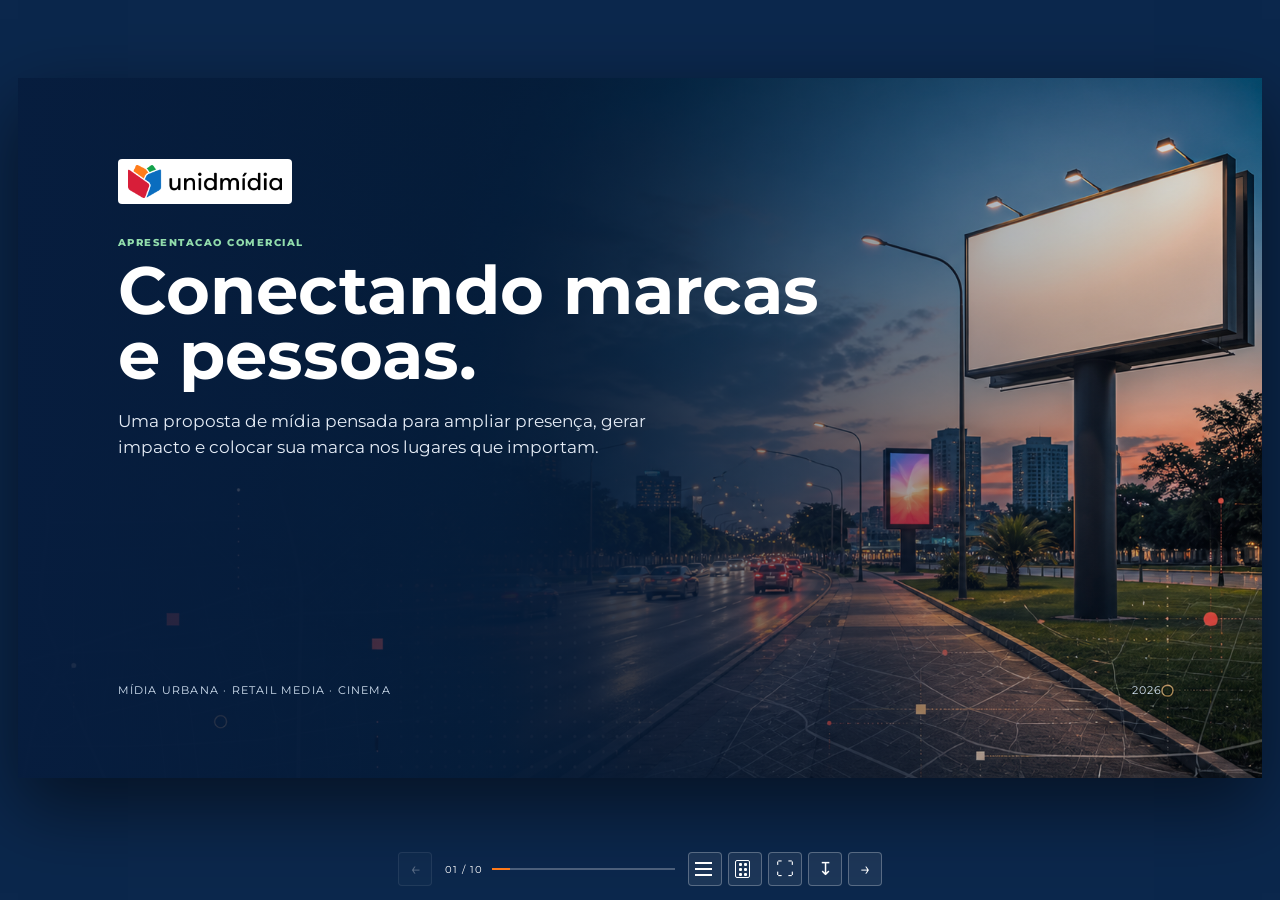
==== commit 6b02dcee: "Aprimorar selecao e precificacao comercial" ====
--- a/index.html
+++ b/index.html
@@ -49,7 +49,7 @@
 };
 render();
 </script><script>
-M.find(media=>media.id==='pdv-mercado').variantImages[2]='pdv-mercado/supermercado-parana/display-manopla-sem-fundo.png';
+M.find(media=>media.id==='pdv-mercado').variantImages[2]='pdv-mercado/supermercado-parana/display-manopla-transparent-v2.png';
 </script><script>
 const outdoorUmuarama=M.find(media=>media.id==='out-um');
 outdoorUmuarama.gallery=[
@@ -148,7 +148,8 @@
 const pdvMarket=M.find(media=>media.id==='pdv-mercado');
 const pdvCities=['Campo Mourão','Assis Chateaubriand','Cianorte','Goioerê','Ivaiporã','Pitanga','Ubiratã'];
 if(pdvMarket){
-  pdvMarket.multiVariantSelection=true;
+  pdvMarket.multiVariantSelection=false;
+  pdvMarket.pdvPackage={label:'Ativação completa - 6 formatos',value:25000};
   const position=M.indexOf(pdvMarket);
   M.splice(position,1,...pdvCities.map(city=>({...pdvMarket,id:`pdv-mercado-${city.toLowerCase().replace(/[^a-z0-9]+/g,'-')}`,city})));
 }
@@ -259,40 +260,45 @@
 const mediaSelections={};
 const galleryIndexes={};
 const renderBaseDeck=render;
-const mediaSelection=media=>mediaSelections[media.id]||(mediaSelections[media.id]={term:0,qty:1,variant:0,variants:[],service:0});
+const mediaSelection=media=>mediaSelections[media.id]||(mediaSelections[media.id]={term:0,qty:1,variant:0,variants:[],service:0,package:false});
 const extraItems=(media,selection)=>{
   const extras=[];
   if(media.serviceOptions)extras.push(media.serviceOptions[selection.service]||media.serviceOptions[0]);
   if(media.installationFee)extras.push(['Instalação por veículo',media.installationFee]);
   return extras;
 };
-const selectionTotal=(media,selection)=>{
-  const period=media.periods[selection.term]||media.periods[0];
-  return (period[2]*period[1]+extraItems(media,selection).reduce((total,extra)=>total+extra[1],0))*selection.qty;
-};
+const selectionCosts=(media,selection)=>{
+  if(media.pdvPackage)return {media:media.pdvPackage.value,production:0,total:media.pdvPackage.value,productionLabel:'Produção inclusa'};
+  const period=media.periods[selection.term]||media.periods[0],quantity=selection.qty;
+  const mediaTotal=period[2]*period[1]*quantity,productionTotal=extraItems(media,selection).reduce((total,extra)=>total+extra[1],0)*quantity;
+  return {media:mediaTotal,production:productionTotal,total:mediaTotal+productionTotal,productionLabel:media.productionConsult?'A consultar':''};
+};
+const selectionTotal=(media,selection)=>{const costs=selectionCosts(media,selection);return typeof salesPriceFromCosts==='function'?salesPriceFromCosts(costs.media,costs.production):costs.total};
 const selectionName=(media,selection)=>{
-  const variantName=media.variants?.[selection.variant];
+  const variantName=media.pdvPackage?.label||media.variants?.[selection.variant];
   const serviceName=media.serviceOptions?.[selection.service]?.[0];
   return [media.name,variantName,serviceName].filter(Boolean).join(' - ');
 };
-const proposalRows=entries=>entries.length?entries.map(entry=>`<tr><td>${entry.name}</td><td>${entry.city}</td><td>${entry.period}</td><td>${entry.qty}</td><td>${fmt(entry.total)}</td></tr>`).join(''):'<tr><td colspan="5" class="empty">Selecione as mídias e inclua as opções para montar a proposta.</td></tr>';
+const proposalRows=entries=>entries.length?entries.map(entry=>`<tr><td>${entry.name}${entry.pdvChannels?`<br><small>Canais: ${entry.pdvChannels}</small>`:''}</td><td>${entry.city}</td><td>${entry.period}</td><td>${entry.qty}</td><td>${fmt(entry.mediaPrice??entry.mediaTotal??entry.total)}</td><td>${entry.productionTotal?fmt(entry.productionPrice??entry.productionTotal):entry.productionLabel||'-'}</td><td>${fmt(entry.total)}</td></tr>`).join(''):'<tr><td colspan="7" class="empty">Selecione as mídias e inclua as opções para montar a proposta.</td></tr>';
 const getPresentationMeta=()=>{
   const results=filtered(),pageCount=Math.max(1,Math.ceil(results.length/6)),detailStart=pageCount+2,summary=detailStart+results.length,summaryPageCount=Math.max(1,Math.ceil(proposal.length/6)),last=summary+summaryPageCount-1;
   return {results,pageCount,detailStart,summary,summaryPageCount,last,total:last+1};
 };
-const inventoryCard=(media,page)=>`<button class="card" data-detail="${media.id}" data-inventory-page="${page}"><img src="${media.image}" alt="${media.name}"><div class="card-body"><span class="tag">${media.city} &middot; ${media.type}</span><h3>${media.name}</h3><p>${media.note}</p><strong>${fmt(media.price)}</strong> <small>/ ${media.unit}</small></div></button>`;
+const mediaDisplayPrice=media=>typeof salesPriceForMedia==='function'?salesPriceForMedia(media):media.price;
+const inventoryCard=(media,page)=>`<button class="card" data-detail="${media.id}" data-inventory-page="${page}"><img src="${media.image}" alt="${media.name}"><div class="card-body"><span class="tag">${media.city} &middot; ${media.type}</span><h3>${media.name}</h3><p>${media.note}</p><strong>${fmt(mediaDisplayPrice(media))}</strong> <small>/ ${media.unit}</small></div></button>`;
 const mediaSlide=(media,index,meta)=>{
   const selection=mediaSelection(media),period=media.periods[selection.term]||media.periods[0],isOpen=openConfigMediaId===media.id;
   const gallery=isOpen&&media.variantImages?media.variantImages.map(path=>images+path):(media.gallery||[media.image]),galleryIndex=(galleryIndexes[media.id]??(isOpen?selection.variant:0))%gallery.length;
   const image=gallery[galleryIndex];
   const galleryControls=gallery.length>1?`<div class="media-gallery-controls"><button class="icon" data-gallery-shift="-1" data-gallery-media="${media.id}" aria-label="Imagem anterior">&larr;</button><span>${isOpen&&media.variantImages?'Possibilidade':media.galleryLabel||'Foto'} ${String(galleryIndex+1).padStart(2,'0')} / ${String(gallery.length).padStart(2,'0')}</span><button class="icon" data-gallery-shift="1" data-gallery-media="${media.id}" aria-label="Proxima imagem">&rarr;</button></div>`:'';
-  const variants=media.variants?`<label class="field">Possibilidades de PDV</label><div class="periods inline-options">${media.variants.map((name,variantIndex)=>`<button class="period ${(media.multiVariantSelection?selection.variants.includes(variantIndex):selection.variant===variantIndex)?'on':''}" data-inline-variant="${variantIndex}" data-media-id="${media.id}">${name}</button>`).join('')}</div>`:'';
+  const variants=media.pdvPackage?`<label class="field">Ativação de PDV</label><div class="periods inline-options"><button class="period ${selection.package?'on':''}" data-pdv-package="${media.id}">${media.pdvPackage.label} · ${fmt(media.pdvPackage.value)}</button></div>`:media.variants?`<label class="field">Possibilidades de PDV</label><div class="periods inline-options">${media.variants.map((name,variantIndex)=>`<button class="period ${(media.multiVariantSelection?selection.variants.includes(variantIndex):selection.variant===variantIndex)?'on':''}" data-inline-variant="${variantIndex}" data-media-id="${media.id}">${name}</button>`).join('')}</div>`:'';
   const services=media.serviceOptions?`<label class="field">Lona</label><div class="periods inline-options">${media.serviceOptions.map((option,serviceIndex)=>`<button class="period ${selection.service===serviceIndex?'on':''}" data-inline-service="${serviceIndex}" data-media-id="${media.id}">${option[0]} · ${fmt(option[1])}</button>`).join('')}</div>`:'';
   const installation=media.installationFee?`<label class="field">Instalação</label><div class="included-fee">${fmt(media.installationFee)} por veículo</div>`:'';
-  const selectionCount=media.multiVariantSelection?selection.variants.length:1;
-  const configuration=isOpen?`<div class="inline-config">${variants}${services}<label class="field">Periodo</label><div class="periods">${media.periods.map((value,termIndex)=>`<button class="period ${selection.term===termIndex?'on':''}" data-inline-term="${termIndex}" data-media-id="${media.id}">${value[0]}</button>`).join('')}</div>${installation}<label class="field">Quantidade</label><div class="stepper"><button data-inline-qty="-1" data-media-id="${media.id}" aria-label="Diminuir quantidade">-</button><b>${selection.qty}</b><button data-inline-qty="1" data-media-id="${media.id}" aria-label="Aumentar quantidade">+</button></div><div class="quote-preview"><span>Investimento desta selecao</span><br><strong>${fmt(selectionTotal(media,selection)*selectionCount)}</strong><br><small>${selection.qty} unidade(s) &middot; ${period[0]}${media.multiVariantSelection?` &middot; ${selectionCount} possibilidade(s)`:''}</small></div><button class="command" data-add-media="${media.id}" ${media.multiVariantSelection&&!selectionCount?'disabled':''}>${media.multiVariantSelection?'Incluir opções selecionadas':'Incluir na proposta'}</button></div>`:'';
-  const detailMeta=media.type==='PDV'?'':`<div class="detail-meta"><div><span>Formato</span><b>${media.size}</b></div><div><span>Investimento a partir de</span><b>${fmt(media.price)}</b></div></div>`;
-  return `<section class="slide"><div class="top"><p class="eyebrow">03 · MIDIA SELECIONADA</p><span>${String(index+1).padStart(2,'0')} / ${String(meta.results.length).padStart(2,'0')} · ${media.city}</span></div><div class="detail"><div class="media-image media-gallery"><img src="${image}" alt="${media.name}">${galleryControls}</div><div><span class="eyebrow">${media.city} &middot; ${media.impact}</span><h2>${media.name}</h2><p class="copy">${media.note}</p>${detailMeta}<button class="command secondary" data-back-inventory="${Math.floor(index/6)}">Voltar ao inventario</button>${isOpen?'':`<button class="command" data-open-config="${media.id}">Selecionar midia</button>`}${configuration}</div></div></section>`;
+  const selectionCount=media.pdvPackage?(selection.package?1:0):media.multiVariantSelection?selection.variants.length:1;
+  const quantityControl=media.pdvPackage?'':`<label class="field">Quantidade</label><div class="stepper"><button data-inline-qty="-1" data-media-id="${media.id}" aria-label="Diminuir quantidade">-</button><b>${selection.qty}</b><button data-inline-qty="1" data-media-id="${media.id}" aria-label="Aumentar quantidade">+</button></div>`;
+  const configuration=isOpen?`<div class="inline-config">${variants}${services}<label class="field">Periodo</label><div class="periods">${media.periods.map((value,termIndex)=>`<button class="period ${selection.term===termIndex?'on':''}" data-inline-term="${termIndex}" data-media-id="${media.id}">${value[0]}</button>`).join('')}</div>${installation}${quantityControl}<div class="quote-preview"><span>Investimento desta selecao</span><br><strong>${fmt(selectionTotal(media,selection)*selectionCount)}</strong><br><small>${media.pdvPackage?`${media.city} · ${period[0]}`:`${selection.qty} unidade(s) &middot; ${period[0]}${media.multiVariantSelection?` &middot; ${selectionCount} possibilidade(s)`:''}`}</small></div><button class="command" data-add-media="${media.id}" ${(media.pdvPackage&&!selection.package)||(media.multiVariantSelection&&!selectionCount)?'disabled':''}>${media.pdvPackage?'Incluir ativação completa':media.multiVariantSelection?'Incluir opções selecionadas':'Incluir na proposta'}</button></div>`:'';
+  const detailMeta=media.type==='PDV'?'':`<div class="detail-meta"><div><span>Formato</span><b>${media.size}</b></div><div><span>Investimento a partir de</span><b>${fmt(mediaDisplayPrice(media))}</b></div></div>`;
+  return `<section class="slide ${isOpen?'is-configuring':''}"><div class="top"><p class="eyebrow">03 · MIDIA SELECIONADA</p><span>${String(index+1).padStart(2,'0')} / ${String(meta.results.length).padStart(2,'0')} · ${media.city}</span></div><div class="detail"><div class="media-image media-gallery"><img src="${image}" alt="${media.name}">${galleryControls}</div><div><span class="eyebrow">${media.city} &middot; ${media.impact}</span><h2>${media.name}</h2><p class="copy">${media.note}</p>${detailMeta}<button class="command secondary" data-back-inventory="${Math.floor(index/6)}">Voltar ao inventario</button>${isOpen?'':`<button class="command" data-open-config="${media.id}">Selecionar midia</button>`}${configuration}</div></div></section>`;
 };
 render=function(){
   const meta=getPresentationMeta();
@@ -319,9 +325,10 @@
     const summaryPages=Array.from({length:meta.summaryPageCount},(_,page)=>proposal.slice(page*6,page*6+6));
     summaryBase.outerHTML=summaryPages.map((entries,page)=>{
       const section=summaryBase.cloneNode(true);
-      const eyebrow=section.querySelector('.top .eyebrow'),label=section.querySelector('.top span'),body=section.querySelector('tbody');
+      const eyebrow=section.querySelector('.top .eyebrow'),label=section.querySelector('.top span'),header=section.querySelector('thead tr'),body=section.querySelector('tbody');
       if(eyebrow)eyebrow.textContent=`05 · PROPOSTA COMERCIAL${meta.summaryPageCount>1?` · ${page+1}/${meta.summaryPageCount}`:''}`;
       if(label)label.textContent=meta.summaryPageCount>1?`Resumo da composição · página ${page+1}`:'Resumo da composição selecionada';
+      if(header)header.innerHTML='<th>Mídia</th><th>Praça</th><th>Período</th><th>Quantidade</th><th>Mídia</th><th>Produção</th><th>Total</th>';
       if(body)body.innerHTML=proposalRows(entries);
       return section.outerHTML;
     }).join('');
@@ -337,9 +344,10 @@
   document.querySelectorAll('[data-inline-term]').forEach(button=>button.onclick=()=>{mediaSelection(M.find(media=>media.id===button.dataset.mediaId)).term=+button.dataset.inlineTerm;render()});
   document.querySelectorAll('[data-inline-qty]').forEach(button=>button.onclick=()=>{const selection=mediaSelection(M.find(media=>media.id===button.dataset.mediaId));selection.qty=Math.max(1,selection.qty+(+button.dataset.inlineQty));render()});
   document.querySelectorAll('[data-inline-variant]').forEach(button=>button.onclick=()=>{const media=M.find(media=>media.id===button.dataset.mediaId),selection=mediaSelection(media),variantIndex=+button.dataset.inlineVariant;selection.variant=variantIndex;galleryIndexes[media.id]=variantIndex;if(media.multiVariantSelection)selection.variants=selection.variants.includes(variantIndex)?selection.variants.filter(index=>index!==variantIndex):[...selection.variants,variantIndex];render()});
+  document.querySelectorAll('[data-pdv-package]').forEach(button=>button.onclick=()=>{const media=M.find(media=>media.id===button.dataset.pdvPackage),selection=mediaSelection(media);selection.package=!selection.package;render()});
   document.querySelectorAll('[data-inline-service]').forEach(button=>button.onclick=()=>{mediaSelection(M.find(media=>media.id===button.dataset.mediaId)).service=+button.dataset.inlineService;render()});
   document.querySelectorAll('[data-gallery-shift]').forEach(button=>button.onclick=()=>{const media=M.find(item=>item.id===button.dataset.galleryMedia),gallery=openConfigMediaId===media.id&&media.variantImages?media.variantImages:(media.gallery||[media.image]);galleryIndexes[media.id]=((galleryIndexes[media.id]??0)+(+button.dataset.galleryShift)+gallery.length)%gallery.length;render()});
-  document.querySelectorAll('[data-add-media]').forEach(button=>button.onclick=()=>{const media=M.find(item=>item.id===button.dataset.addMedia),selection=mediaSelection(media),period=media.periods[selection.term],variantIndexes=media.multiVariantSelection?selection.variants:[selection.variant];variantIndexes.forEach(variantIndex=>{const id=media.variants?`${media.id}-${variantIndex}`:media.id,name=media.variants?`${media.name} - ${media.variants[variantIndex]}`:selectionName(media,selection);proposal=proposal.filter(entry=>entry.id!==id);proposal.push({id,name,city:media.city,period:period[0],qty:selection.qty,total:selectionTotal(media,selection)});});openConfigMediaId='';presentationSlide=meta.summary;render()});
+  document.querySelectorAll('[data-add-media]').forEach(button=>button.onclick=()=>{const media=M.find(item=>item.id===button.dataset.addMedia),selection=mediaSelection(media),period=media.periods[selection.term],variantIndexes=media.pdvPackage?[null]:media.multiVariantSelection?selection.variants:[selection.variant];variantIndexes.forEach(variantIndex=>{const id=media.pdvPackage?media.id:media.variants?`${media.id}-${variantIndex}`:media.id,name=media.pdvPackage?selectionName(media,selection):media.variants?`${media.name} - ${media.variants[variantIndex]}`:selectionName(media,selection),costs=selectionCosts(media,selection);proposal=proposal.filter(entry=>entry.id!==id);proposal.push({id,name,city:media.city,period:period[0],qty:media.pdvPackage?1:selection.qty,mediaTotal:costs.media,productionTotal:costs.production,productionLabel:costs.productionLabel,pdvChannels:media.pdvPackage?media.variants.join(', '):'',total:costs.total});});openConfigMediaId='';presentationSlide=meta.summary;render()});
   prev.onclick=()=>go(presentationSlide-1);
   next.onclick=()=>go(presentationSlide+1);
   counter.textContent=`${String(presentationSlide+1).padStart(2,'0')} / ${String(meta.total).padStart(2,'0')}`;
@@ -369,18 +377,87 @@
   {id:'cia-praca',name:'Front Light com Iluminacao',city:'Cianorte',type:'Outdoor',price:1400,unit:'mes',periods:[['1 mes',1,1400],['3 meses',3,1400],['12 meses',12,1400]],note:'Praca Makio Sato com Av. Atlantica.',image:images+'cianorte/outdoor/outdoor-cianorte-praca-makio-sato-indisponivel.jpeg',size:'7,5 x 2,7 m',impact:'Outdoor iluminado'}
 ];
 cianorteExtras.forEach(media=>{if(!M.some(item=>item.id===media.id))M.push(media)});
+M.filter(media=>media.type==='Outdoor'&&!media.serviceOptions).forEach(media=>{media.productionConsult=true});
 const renderWithFinalTouches=render;
 render=function(){
   renderWithFinalTouches();
   document.querySelectorAll('[data-add-media]').forEach(button=>button.onclick=()=>{
-    const media=M.find(item=>item.id===button.dataset.addMedia),selection=mediaSelection(media),period=media.periods[selection.term],variantIndexes=media.multiVariantSelection?selection.variants:[selection.variant];
+    const media=M.find(item=>item.id===button.dataset.addMedia),selection=mediaSelection(media),period=media.periods[selection.term],variantIndexes=media.pdvPackage?[null]:media.multiVariantSelection?selection.variants:[selection.variant];
     variantIndexes.forEach(variantIndex=>{
-      const id=media.variants?`${media.id}-${variantIndex}`:media.id,name=media.variants?`${media.name} - ${media.variants[variantIndex]}`:selectionName(media,selection);
+      const id=media.pdvPackage?media.id:media.variants?`${media.id}-${variantIndex}`:media.id,name=media.pdvPackage?selectionName(media,selection):media.variants?`${media.name} - ${media.variants[variantIndex]}`:selectionName(media,selection),costs=selectionCosts(media,selection);
       proposal=proposal.filter(entry=>entry.id!==id);
-      proposal.push({id,name,city:media.city,period:period[0],qty:selection.qty,total:selectionTotal(media,selection)});
+proposal.push({id,name,city:media.city,period:period[0],qty:media.pdvPackage?1:selection.qty,mediaTotal:costs.media,productionTotal:costs.production,productionLabel:costs.productionLabel,pdvChannels:media.pdvPackage?media.variants.join(', '):'',total:selectionTotal(media,selection)});
     });
     button.disabled=true;button.innerHTML='&check; Incluida na proposta';button.insertAdjacentHTML('afterend','<span class="proposal-confirmation">Item confirmado na proposta.</span>');
   });
 };
 render();
-</script></body></html>
+</script><style>.deck{container-type:inline-size}@container (max-width:1200px){.slide{padding:5.5% 7%}h1{font-size:5.1cqw;margin-bottom:1.4cqw}h2{font-size:4cqw;margin-bottom:1.1cqw}.logo{width:13cqw;padding:.45cqw .8cqw;margin-bottom:1.8cqw}.eyebrow{font-size:.75cqw;margin-bottom:.7cqw}.copy{font-size:1.28cqw;line-height:1.42}.top{padding-bottom:1cqw;margin-bottom:3cqw;font-size:.9cqw}.filter-block{margin:1.4cqw 0}.filter-label{font-size:.75cqw;margin-bottom:.65cqw}.toggles{gap:.7cqw}.toggle{padding:.8cqw 1cqw;font-size:1cqw}.filters,.detail{gap:5%}.detail{align-items:center}.media-image{height:min(40cqw,48vh);max-height:none;align-self:center}.slide.is-configuring .detail-meta{display:none}.inventory-head{margin-bottom:1.8cqw}.inventory-head p{font-size:1cqw}.grid{gap:1cqw}.card{min-height:14.5cqw}.card img{height:6.4cqw}.card-body{padding:1cqw}.card h3{font-size:1.2cqw;margin:.4cqw 0}.card p{font-size:.86cqw;margin-bottom:.7cqw}.card strong{font-size:1.35cqw}.detail-meta{gap:1.6cqw;margin:1.4cqw 0}.detail-meta div{padding-left:.65cqw;font-size:.9cqw}.detail-meta b{font-size:1.4cqw}.command{padding:1cqw 1.4cqw;font-size:1cqw}.field{font-size:.74cqw;margin:.9cqw 0 .45cqw}.periods{gap:.55cqw}.period{padding:.75cqw .9cqw;font-size:.95cqw}.inline-config{margin-top:1.2cqw;padding-top:1cqw}.inline-config .field{margin-top:.8cqw}.inline-config .quote-preview{margin-top:.9cqw;padding:1cqw}.inline-config .quote-preview strong{font-size:2cqw}.stepper{gap:.7cqw;padding:.3cqw}.stepper button{width:2.3cqw;height:2.3cqw;font-size:1.45cqw}.quote-preview{margin-top:1.4cqw;padding:1.2cqw}.quote-preview strong{font-size:2.4cqw}.media-gallery-controls{left:1cqw;right:1cqw;bottom:1cqw;height:3.3cqw}.media-gallery-controls .icon{width:3.3cqw;height:3.3cqw;min-height:3.3cqw;font-size:1.5cqw}.media-gallery-controls span{font-size:.8cqw}.included-fee{min-height:3cqw;padding:.65cqw .9cqw;font-size:.9cqw}}@container (max-width:1050px){h2{font-size:3.55cqw}.copy{font-size:1.18cqw}.inline-options .period{padding:.62cqw .75cqw;font-size:.83cqw}.top{margin-bottom:2.2cqw}.proposal-confirmation{font-size:.8cqw}}</style><style>@media print{@page{size:13.333in 7.5in;margin:0}}</style><script>
+document.getElementById('print').onclick=()=>window.print();
+</script><style>@container (max-width:1200px){.slide.is-configuring .copy{display:none}}.calc-mark{width:15px;height:18px;border:1.5px solid currentColor;border-radius:2px;display:grid;grid-template-columns:repeat(2,3px);grid-template-rows:repeat(3,3px);gap:2px;place-content:center}.calc-mark i{width:3px;height:3px;background:currentColor;border-radius:1px}.pricing-panel{position:fixed;inset:0;z-index:30;display:none;place-items:center;padding:22px;background:#071d3fa8}.pricing-panel.open{display:grid}.pricing-dialog{width:min(760px,calc(100vw - 40px));max-height:calc(100dvh - 44px);overflow:auto;background:#f8fafc;border:1px solid #d9e0e8;box-shadow:0 24px 70px #0007;color:#18222e;padding:26px;border-radius:8px}.pricing-head{display:flex;justify-content:space-between;gap:18px;align-items:start;border-bottom:1px solid #d9e0e8;padding-bottom:17px}.pricing-head h2{font-size:28px;margin:4px 0 0}.pricing-close{color:#0b274c;background:#e7edf4;border:0;border-radius:4px;width:34px;height:34px;font-size:20px}.pricing-fields{display:grid;grid-template-columns:repeat(3,1fr);gap:14px;margin:18px 0}.pricing-field{display:grid;gap:6px;font-size:11px;font-weight:800;letter-spacing:.8px;text-transform:uppercase;color:#0872c9}.pricing-field input{width:100%;border:1px solid #d9e0e8;background:#fff;color:#18222e;border-radius:4px;padding:10px;font:600 16px Montserrat,Arial,sans-serif}.pricing-result{display:grid;grid-template-columns:1.25fr 1fr;gap:16px;background:#0b274c;color:#fff;padding:20px;border-radius:6px}.pricing-result small{font-size:10px;font-weight:800;letter-spacing:1px;text-transform:uppercase;color:#9bc9ff}.pricing-result strong{display:block;font-size:36px;margin-top:5px}.pricing-result span{font-size:13px;color:#d6e4f3}.pricing-flow{list-style:none;margin:18px 0 0;padding:0;border-top:1px solid #d9e0e8}.pricing-flow li{display:flex;justify-content:space-between;gap:20px;padding:11px 0;border-bottom:1px solid #d9e0e8;font-size:13px}.pricing-flow li b{font-size:14px}.pricing-flow .result-line{border-top:2px solid #0b274c;font-weight:800}.pricing-note{font-size:11px;line-height:1.45;color:#64748b;margin:15px 0 0}@media(max-width:720px){.pricing-dialog{padding:18px}.pricing-fields,.pricing-result{grid-template-columns:1fr}.pricing-head h2{font-size:23px}.pricing-result strong{font-size:30px}}</style><script>
+var pricingState={bv:0,taxes:19.53,margin:20};
+var pricingOpen=false;
+function salesPriceFromCosts(vehicleCost,productionCost){var denominator=1-(pricingState.bv+pricingState.taxes+pricingState.margin)/100;return denominator>0?(vehicleCost+productionCost)/denominator:0}
+function salesPriceForMedia(media){var period=media.periods?.[0],vehicleCost=media.pdvPackage?media.pdvPackage.value:(period?period[1]*period[2]:media.price||0),productionCost=media.serviceOptions?.[0]?.[1]||media.installationFee||0;return salesPriceFromCosts(vehicleCost,productionCost)}
+function refreshProposalPrices(){proposal.forEach(entry=>{entry.total=salesPriceFromCosts(entry.mediaTotal||0,entry.productionTotal||0)})}
+function pricingCostTotals(){return proposal.reduce((totals,entry)=>({vehicle:totals.vehicle+(entry.mediaTotal||0),production:totals.production+(entry.productionTotal||0)}),{vehicle:0,production:0})}
+function pricingFormatPercent(value){return value.toLocaleString('pt-BR',{minimumFractionDigits:0,maximumFractionDigits:2})+'%'}
+function pricingInputPercent(value){return value.toLocaleString('pt-BR',{minimumFractionDigits:0,maximumFractionDigits:2})}
+function renderPricingPanel(){
+  var actions=document.querySelector('.controls .actions');
+  if(actions&&!document.getElementById('pricingToggle'))actions.insertAdjacentHTML('afterbegin','<button id="pricingToggle" class="icon" title="Calculadora comercial" aria-label="Calculadora comercial"><span class="calc-mark" aria-hidden="true"><i></i><i></i><i></i><i></i><i></i><i></i></span></button>');
+  var toggle=document.getElementById('pricingToggle');if(toggle)toggle.onclick=()=>{pricingOpen=!pricingOpen;renderPricingPanel()};
+  var panel=document.getElementById('pricingPanel');
+  if(!panel){panel=document.createElement('aside');panel.id='pricingPanel';panel.className='pricing-panel';panel.setAttribute('role','dialog');panel.setAttribute('aria-modal','true');document.body.appendChild(panel)}
+  var costs=pricingCostTotals(),sale=salesPriceFromCosts(costs.vehicle,costs.production),bv=sale*pricingState.bv/100,taxes=sale*pricingState.taxes/100,margin=sale-costs.vehicle-costs.production-bv-taxes,realMargin=sale>0?((sale-costs.vehicle-costs.production)/sale)*100:0;
+  panel.classList.toggle('open',pricingOpen);
+  panel.innerHTML=`<div class="pricing-dialog"><div class="pricing-head"><div><p class="eyebrow">CALCULADORA COMERCIAL</p><h2>Preço de venda da proposta</h2></div><button id="pricingClose" class="pricing-close" aria-label="Fechar calculadora">×</button></div><div class="pricing-fields"><label class="pricing-field">BV (%)<input id="pricingBv" type="number" min="0" max="99" step="0.1" value="${pricingState.bv}"></label><label class="pricing-field">Impostos (%)<input id="pricingTaxes" type="number" min="0" max="99" step="0.01" value="${pricingState.taxes}"></label><label class="pricing-field">Margem líquida (%)<input id="pricingMargin" type="number" min="0" max="99" step="0.1" value="${pricingState.margin}"></label></div><div class="pricing-result"><div><small>Preço de venda</small><strong>${fmt(sale)}</strong><span>Preço exibido na proposta comercial</span></div><div><small>Markup</small><strong>${costs.vehicle+costs.production?((sale/(costs.vehicle+costs.production)).toLocaleString('pt-BR',{minimumFractionDigits:2,maximumFractionDigits:2})+'×'):'0,00×'}</strong><span>Sobre os custos diretos</span></div></div><ul class="pricing-flow"><li><span>Preço de venda</span><b>${fmt(sale)}</b></li><li><span>- Custo de veiculação</span><b>${fmt(costs.vehicle)}</b></li><li><span>- Custo de produção</span><b>${fmt(costs.production)}</b></li><li><span>- BV (${pricingFormatPercent(pricingState.bv)})</span><b>${fmt(bv)}</b></li><li><span>- Impostos (${pricingFormatPercent(pricingState.taxes)})</span><b>${fmt(taxes)}</b></li><li class="result-line"><span>= Margem líquida</span><b>${fmt(margin)}</b></li></ul><p class="pricing-note">O custo de veiculação é a soma das mídias selecionadas. BV e impostos incidem sobre o preço de venda.</p></div>`;
+  var gauge=document.createElement('section');gauge.className='pricing-gauge';gauge.innerHTML=`<div class="pricing-gauge-head"><strong>Margem real × presunção de 32%</strong><b>${pricingFormatPercent(realMargin)}</b></div><div class="pricing-track"><i class="pricing-fill" style="width:${Math.max(0,Math.min(100,realMargin/50*100))}%"></i><i class="pricing-presumption" style="left:64%"></i><i class="pricing-real" style="left:${Math.max(0,Math.min(100,realMargin/50*100))}%"></i></div><div class="pricing-scale"><span>0%</span><span>25%</span><span>50%</span></div><p class="pricing-verdict ${realMargin>=32?'ok':'warn'}"><b>${realMargin>=32?'Acima da presunção.':'Abaixo da presunção.'}</b> Margem real de ${pricingFormatPercent(realMargin)} ${realMargin>=32?'supera':'fica abaixo'} dos 32% presumidos.</p>`;panel.querySelector('.pricing-note').before(gauge);
+  if(realMargin>=32)gauge.querySelector('.pricing-verdict').innerHTML=`<b>Acima da presunção.</b> Margem real de ${pricingFormatPercent(realMargin)} supera os 32% presumidos.`;
+  [['pricingBv','bv'],['pricingTaxes','taxes'],['pricingMargin','margin']].forEach(([id,key])=>{var input=document.getElementById(id);input.type='text';input.inputMode='decimal';input.value=pricingInputPercent(pricingState[key])});
+  document.getElementById('pricingClose').onclick=()=>{pricingOpen=false;renderPricingPanel()};
+  [['pricingBv','bv'],['pricingTaxes','taxes'],['pricingMargin','margin']].forEach(([id,key])=>{var input=document.getElementById(id);input.oninput=()=>{pricingState[key]=Math.max(0,Math.min(99,Number(String(input.value).replace(',','.'))||0));refreshProposalPrices();render()}});
+}
+/* Same Lucro Presumido logic as the reference calculator, with BV as an extra selling expense. */
+pricingState={bv:20,iss:5,margin:20,additionalIrpj:true};
+function pricingTaxRate(){return 11.33+pricingState.iss+(pricingState.additionalIrpj?3.2:0)}
+function pricingDenominator(){return 1-(pricingState.bv+pricingTaxRate()+pricingState.margin)/100}
+function salesPriceComponent(cost){var denominator=pricingDenominator();return denominator>0?cost/denominator:0}
+salesPriceFromCosts=function(vehicleCost,productionCost){return salesPriceComponent(vehicleCost)+salesPriceComponent(productionCost)};
+refreshProposalPrices=function(){proposal.forEach(entry=>{entry.mediaPrice=salesPriceComponent(entry.mediaTotal||0);entry.productionPrice=salesPriceComponent(entry.productionTotal||0);entry.total=entry.mediaPrice+entry.productionPrice})};
+renderPricingPanel=function(){
+  var actions=document.querySelector('.controls .actions');
+  if(actions&&!document.getElementById('pricingToggle'))actions.insertAdjacentHTML('afterbegin','<button id="pricingToggle" class="icon" title="Calculadora comercial" aria-label="Calculadora comercial"><span class="calc-mark" aria-hidden="true"><i></i><i></i><i></i><i></i><i></i><i></i></span></button>');
+  var toggle=document.getElementById('pricingToggle');if(toggle)toggle.onclick=()=>{pricingOpen=!pricingOpen;renderPricingPanel()};
+  var panel=document.getElementById('pricingPanel');
+  if(!panel){panel=document.createElement('aside');panel.id='pricingPanel';panel.className='pricing-panel';panel.setAttribute('role','dialog');panel.setAttribute('aria-modal','true');document.body.appendChild(panel)}
+  var costs=pricingCostTotals(),taxRate=pricingTaxRate(),directCosts=costs.vehicle+costs.production,denominator=1-(pricingState.bv+taxRate+pricingState.margin)/100,valid=denominator>0,sale=valid?directCosts/denominator:0,bv=sale*pricingState.bv/100,taxes=sale*taxRate/100,margin=sale-directCosts-bv-taxes,realMargin=sale>0?((sale-directCosts-bv)/sale)*100:0,fillWidth=Math.max(0,Math.min(100,realMargin/50*100));
+  panel.classList.toggle('open',pricingOpen);
+  panel.innerHTML=`<div class="pricing-dialog"><div class="pricing-head"><div><p class="eyebrow">CALCULADORA COMERCIAL</p><h2>Pre&ccedil;o de venda da proposta</h2></div><button id="pricingClose" class="pricing-close" aria-label="Fechar calculadora">&times;</button></div><div class="pricing-fields"><label class="pricing-field pricing-slider">BV <b>${pricingFormatPercent(pricingState.bv)}</b><input id="pricingBv" type="range" min="0" max="50" step="1" value="${pricingState.bv}"></label><label class="pricing-field pricing-slider">Margem l&iacute;quida alvo <b>${pricingFormatPercent(pricingState.margin)}</b><input id="pricingMargin" type="range" min="1" max="45" step="1" value="${pricingState.margin}"></label><label class="pricing-field pricing-slider">ISS <b>${pricingFormatPercent(pricingState.iss)}</b><input id="pricingIss" type="range" min="2" max="5" step="0.5" value="${pricingState.iss}"></label></div><label class="pricing-check"><input id="pricingAdditional" type="checkbox" ${pricingState.additionalIrpj?'checked':''}> Aplicar adicional de IRPJ (3,2%)</label><div class="pricing-result"><div><small>Pre&ccedil;o de venda</small><strong>${valid?fmt(sale):'&mdash;'}</strong><span>Pre&ccedil;o exibido na proposta comercial</span></div><div><small>&Iacute;ndice de markup</small><strong>${valid&&directCosts?(sale/directCosts).toLocaleString('pt-BR',{minimumFractionDigits:2,maximumFractionDigits:2})+'&times;':'&mdash;'}</strong><span>Sobre os custos diretos</span></div><div><small>Carga tribut&aacute;ria</small><strong>${pricingFormatPercent(taxRate)}</strong><span>Federal, ISS e IRPJ adicional</span></div></div><ul class="pricing-flow"><li><span>Pre&ccedil;o de venda</span><b>${valid?fmt(sale):'&mdash;'}</b></li><li><span>- Custo de veicula&ccedil;&atilde;o</span><b>${fmt(costs.vehicle)}</b></li><li><span>- Custo de produ&ccedil;&atilde;o</span><b>${fmt(costs.production)}</b></li><li><span>- BV (${pricingFormatPercent(pricingState.bv)})</span><b>${valid?fmt(bv):'&mdash;'}</b></li><li><span>- Impostos (${pricingFormatPercent(taxRate)})</span><b>${valid?fmt(taxes):'&mdash;'}</b></li><li class="result-line"><span>= Margem l&iacute;quida</span><b>${valid?fmt(margin):'&mdash;'}</b></li></ul><section class="pricing-gauge"><div class="pricing-gauge-head"><strong>Margem real &times; presun&ccedil;&atilde;o de 32%</strong><b>${valid?pricingFormatPercent(realMargin):'&mdash;'}</b></div><div class="pricing-track"><i class="pricing-fill ${valid?(realMargin<32?'warn':''):'stop'}" style="width:${valid?fillWidth:100}%"></i><i class="pricing-presumption" style="left:64%"></i></div><div class="pricing-scale"><span>0%</span><span>25%</span><span>50%</span></div><p class="pricing-verdict ${!valid?'stop':realMargin<32?'warn':'ok'}">${!valid?'<b>Combina&ccedil;&atilde;o imposs&iacute;vel.</b> Margem, impostos e BV somam 100% ou mais.':realMargin<32?`<b>Abaixo da presun&ccedil;&atilde;o.</b> Margem real de ${pricingFormatPercent(realMargin)} contra 32% presumidos.`:`<b>Acima da presun&ccedil;&atilde;o.</b> Margem real de ${pricingFormatPercent(realMargin)} supera os 32% presumidos.`}</p></section><p class="pricing-note">Custo de veicula&ccedil;&atilde;o &eacute; a soma das m&iacute;dias selecionadas. F&oacute;rmula: custo direto &divide; (1 - carga tribut&aacute;ria - margem alvo - BV).</p></div>`;
+  document.getElementById('pricingClose').onclick=()=>{pricingOpen=false;renderPricingPanel()};
+  var update=()=>{refreshProposalPrices();render()};
+  [['pricingBv','bv'],['pricingMargin','margin'],['pricingIss','iss']].forEach(([id,key])=>{var input=document.getElementById(id),sync=function(){pricingState[key]=Number(this.value)||0;this.closest('label').querySelector('b').textContent=pricingFormatPercent(pricingState[key])};input.oninput=sync;input.onchange=function(){sync.call(this);update()}});
+  document.getElementById('pricingAdditional').onchange=function(){pricingState.additionalIrpj=this.checked;update()};
+};
+document.head.insertAdjacentHTML('beforeend','<style id="pricingExactStyles">.pricing-slider b{font-size:12px;color:#18222e}.pricing-slider input[type=range]{width:100%;height:5px;margin:8px 0 2px;padding:0;border:0;background:#d9e0e8;accent-color:#0b274c}.pricing-check{display:flex;gap:9px;align-items:center;margin:0 0 20px;font-size:13px;color:#3a424e}.pricing-check input{width:17px;height:17px;accent-color:#0b274c}.pricing-result{grid-template-columns:1.4fr 1fr 1fr}.pricing-fill{border-right:2px solid #149647}.pricing-fill.warn{background:#fbeecd;border-right-color:#9a5b06}.pricing-fill.stop{background:#fbe3dc;border-right-color:#a4310f}.pricing-verdict.stop{color:#a4310f;background:#fbe3dc;border-color:#e39d86}@media(max-width:720px){.pricing-result{grid-template-columns:1fr}}</style>');
+function renderInlineCommercialPrices(){document.querySelectorAll('.inline-config .quote-preview').forEach(preview=>{const mediaId=preview.closest('.detail')?.querySelector('[data-add-media]')?.dataset.addMedia,media=M.find(item=>item.id===mediaId);if(!media)return;const selection=mediaSelection(media),costs=selectionCosts(media,selection),count=media.pdvPackage?(selection.package?1:0):media.multiVariantSelection?selection.variants.length:1,mediaPrice=salesPriceComponent(costs.media)*count,productionPrice=salesPriceComponent(costs.production)*count,total=mediaPrice+productionPrice,productionText=media.pdvPackage?'Produ&ccedil;&atilde;o inclusa':media.productionConsult?'Produ&ccedil;&atilde;o a consultar':`Produ&ccedil;&atilde;o ${fmt(productionPrice)}`;preview.querySelector('strong').textContent=fmt(total);preview.querySelector('.quote-components')?.remove();preview.querySelector('span').insertAdjacentHTML('afterend',`<small class="quote-components" style="display:block;margin-top:5px;color:#49627f">M&iacute;dia ${fmt(mediaPrice)} &middot; ${productionText}</small>`)});}
+function renderDynamicProductionControls(){document.querySelectorAll('[data-inline-service]').forEach(button=>{const media=M.find(item=>item.id===button.dataset.mediaId),option=media?.serviceOptions?.[+button.dataset.inlineService];if(option)button.textContent=`${option[0]} · ${fmt(salesPriceComponent(option[1]))}`});document.querySelectorAll('.included-fee').forEach(fee=>{const mediaId=fee.closest('.detail')?.querySelector('[data-add-media]')?.dataset.addMedia,media=M.find(item=>item.id===mediaId);if(media?.installationFee)fee.textContent=`${fmt(salesPriceComponent(media.installationFee))} por veículo`});document.querySelectorAll('[data-pdv-package]').forEach(button=>{const media=M.find(item=>item.id===button.dataset.pdvPackage);if(media?.pdvPackage)button.textContent=`${media.pdvPackage.label} · ${fmt(salesPriceComponent(media.pdvPackage.value))}`});document.querySelectorAll('.inline-config').forEach(config=>{const mediaId=config.querySelector('[data-add-media]')?.dataset.addMedia,media=M.find(item=>item.id===mediaId);if(!media||(!media.productionConsult&&!media.pdvPackage)||config.querySelector('.production-status'))return;const periodLabel=[...config.querySelectorAll('.field')].find(label=>label.textContent.trim()==='Periodo');if(periodLabel)periodLabel.insertAdjacentHTML('beforebegin',`<label class="field production-status">Produ&ccedil;&atilde;o</label><div class="included-fee production-status">${media.pdvPackage?'Produ&ccedil;&atilde;o inclusa':'A consultar'}</div>`)});}
+let quickOpen=false;
+function quickSelectionInfo(media){const selection=mediaSelection(media),costs=selectionCosts(media,selection),count=media.pdvPackage?(selection.package?1:0):media.multiVariantSelection?selection.variants.length:1,mediaPrice=salesPriceComponent(costs.media)*count,productionPrice=salesPriceComponent(costs.production)*count;return {selection,costs,count,mediaPrice,productionPrice,total:mediaPrice+productionPrice}}
+function quickSelectionRow(media){const info=quickSelectionInfo(media),selection=info.selection,service=media.serviceOptions?`<select data-quick-service="${media.id}">${media.serviceOptions.map((option,index)=>`<option value="${index}" ${selection.service===index?'selected':''}>${option[0]} · ${fmt(salesPriceComponent(option[1]))}</option>`).join('')}</select>`:media.installationFee?`<span class="quick-static">Instalação: ${fmt(salesPriceComponent(media.installationFee))}</span>`:media.productionConsult?'<span class="quick-static">Produção: A consultar</span>':media.pdvPackage?'<span class="quick-static">Produção inclusa</span>':'<span class="quick-static">Sem produção adicional</span>',period=`<select data-quick-term="${media.id}">${media.periods.map((item,index)=>`<option value="${index}" ${selection.term===index?'selected':''}>${item[0]}</option>`).join('')}</select>`,quantity=media.pdvPackage?`<label class="quick-package"><input type="checkbox" data-quick-package="${media.id}" ${selection.package?'checked':''}> Ativação completa</label>`:`<input class="quick-qty" data-quick-qty="${media.id}" type="number" min="1" value="${selection.qty}">`,isDisabled=media.pdvPackage&&!selection.package;return `<div class="quick-row"><div><b>${media.name}</b><span>${media.city} · ${media.type}</span></div><div>${service}</div><div>${period}</div><div>${quantity}</div><div class="quick-price"><span>Mídia ${fmt(info.mediaPrice)}</span><span>${media.pdvPackage?'Produção inclusa':media.productionConsult?'Produção a consultar':`Produção ${fmt(info.productionPrice)}`}</span><strong>${fmt(info.total)}</strong></div><button class="command quick-add" data-quick-add="${media.id}" ${isDisabled?'disabled':''}>Incluir</button></div>`}
+function addQuickSelection(media){const selection=mediaSelection(media),period=media.periods[selection.term],variantIndexes=media.pdvPackage?[null]:media.multiVariantSelection?selection.variants:[selection.variant];variantIndexes.forEach(variantIndex=>{const id=media.pdvPackage?media.id:media.variants?`${media.id}-${variantIndex}`:media.id,name=media.pdvPackage?selectionName(media,selection):media.variants?`${media.name} - ${media.variants[variantIndex]}`:selectionName(media,selection),costs=selectionCosts(media,selection);proposal=proposal.filter(entry=>entry.id!==id);proposal.push({id,name,city:media.city,period:period[0],qty:media.pdvPackage?1:selection.qty,mediaTotal:costs.media,productionTotal:costs.production,productionLabel:costs.productionLabel,pdvChannels:media.pdvPackage?media.variants.join(', '):'',total:selectionTotal(media,selection)})});refreshProposalPrices()}
+function renderQuickSelection(){const actions=document.querySelector('.controls .actions');if(actions&&!document.getElementById('quickToggle'))actions.insertAdjacentHTML('afterbegin','<button id="quickToggle" class="icon" title="Seleção rápida" aria-label="Seleção rápida"><span class="quick-mark" aria-hidden="true"><i></i><i></i><i></i></span></button>');const toggleButton=document.getElementById('quickToggle');if(toggleButton)toggleButton.onclick=()=>{quickOpen=!quickOpen;renderQuickSelection()};let panel=document.getElementById('quickPanel');if(!panel){panel=document.createElement('aside');panel.id='quickPanel';panel.className='quick-panel';panel.setAttribute('role','dialog');panel.setAttribute('aria-modal','true');document.body.appendChild(panel)}panel.classList.toggle('open',quickOpen);if(!quickOpen){panel.innerHTML='';return}const media=filtered();panel.innerHTML=`<div class="quick-dialog"><div class="quick-head"><div><p class="eyebrow">SELEÇÃO RÁPIDA</p><h2>Monte a proposta em linhas</h2></div><button id="quickClose" class="pricing-close" aria-label="Fechar seleção rápida">&times;</button></div><div class="quick-filters"><div><span>Praças</span><div>${cities.map(city=>`<button class="quick-filter ${chosenCities.includes(city)?'on':''}" data-quick-city="${city}">${city}</button>`).join('')}</div></div><div><span>Formatos</span><div>${types.map(type=>`<button class="quick-filter ${chosenTypes.includes(type)?'on':''}" data-quick-type="${type}">${type}</button>`).join('')}</div></div></div><div class="quick-lines"><div class="quick-labels"><span>Mídia</span><span>Produção</span><span>Período</span><span>Qtd.</span><span>Investimento</span><span></span></div>${media.length?media.map(quickSelectionRow).join(''):'<p class="quick-empty">Selecione ao menos uma praça e um formato.</p>'}</div></div>`;document.getElementById('quickClose').onclick=()=>{quickOpen=false;renderQuickSelection()};document.querySelectorAll('[data-quick-city]').forEach(button=>button.onclick=()=>{chosenCities=toggle(chosenCities,button.dataset.quickCity);inventoryPage=0;render()});document.querySelectorAll('[data-quick-type]').forEach(button=>button.onclick=()=>{chosenTypes=toggle(chosenTypes,button.dataset.quickType);inventoryPage=0;render()});document.querySelectorAll('[data-quick-service]').forEach(select=>select.onchange=()=>{mediaSelection(M.find(media=>media.id===select.dataset.quickService)).service=+select.value;render()});document.querySelectorAll('[data-quick-term]').forEach(select=>select.onchange=()=>{mediaSelection(M.find(media=>media.id===select.dataset.quickTerm)).term=+select.value;render()});document.querySelectorAll('[data-quick-qty]').forEach(input=>input.onchange=()=>{mediaSelection(M.find(media=>media.id===input.dataset.quickQty)).qty=Math.max(1,+input.value||1);render()});document.querySelectorAll('[data-quick-package]').forEach(input=>input.onchange=()=>{mediaSelection(M.find(media=>media.id===input.dataset.quickPackage)).package=input.checked;render()});document.querySelectorAll('[data-quick-add]').forEach(button=>button.onclick=()=>{addQuickSelection(M.find(media=>media.id===button.dataset.quickAdd));renderQuickSelection()})}
+document.head.insertAdjacentHTML('beforeend','<style id="quickSelectionStyles">.quick-mark{width:17px;height:15px;display:grid;gap:3px}.quick-mark i{display:block;height:2px;background:currentColor}.quick-panel{position:fixed;inset:0;z-index:31;display:none;place-items:center;padding:30px;background:#071d3fa8}.quick-panel.open{display:grid}.quick-dialog{width:min(1280px,calc(100vw - 60px));max-height:calc(100dvh - 60px);overflow:auto;background:#f8fafc;color:#18222e;padding:30px 34px;border:1px solid #d9e0e8;border-radius:8px;box-shadow:0 24px 70px #0007}.quick-head{display:flex;justify-content:space-between;gap:18px;align-items:start;padding-bottom:18px;border-bottom:1px solid #d9e0e8}.quick-head h2{font-size:30px;margin:4px 0 0}.quick-filters{display:grid;grid-template-columns:1fr 1fr;gap:18px;padding:20px 0}.quick-filters>div>span{display:block;margin-bottom:8px;color:#0872c9;font-size:11px;font-weight:800;letter-spacing:.8px;text-transform:uppercase}.quick-filter{margin:0 6px 6px 0;padding:8px 10px;border:1px solid #d9e0e8;border-radius:4px;background:#fff;color:#18222e;font:600 12px Montserrat,Arial,sans-serif}.quick-filter.on{border-color:#0872c9;background:#0872c9;color:#fff}.quick-lines{border-top:1px solid #d9e0e8}.quick-labels,.quick-row{display:grid;grid-template-columns:1.55fr 1.3fr .85fr .45fr 1.25fr auto;gap:10px;align-items:center}.quick-labels{padding:10px 0;color:#64748b;font-size:10px;font-weight:800;letter-spacing:.8px;text-transform:uppercase}.quick-row{padding:13px 0;border-top:1px solid #e5eaf0}.quick-row>div:first-child b,.quick-row>div:first-child span{display:block}.quick-row>div:first-child b{font-size:13px}.quick-row>div:first-child span,.quick-static{font-size:11px;color:#64748b}.quick-row select,.quick-row input{width:100%;min-height:36px;padding:7px 8px;border:1px solid #d9e0e8;border-radius:4px;background:#fff;color:#18222e;font:500 11px Montserrat,Arial,sans-serif}.quick-qty{max-width:62px}.quick-package{font-size:11px;color:#18222e;white-space:nowrap}.quick-package input{width:16px;height:16px;min-height:0;vertical-align:middle;accent-color:#0872c9}.quick-price span,.quick-price strong{display:block}.quick-price span{font-size:10px;color:#64748b;line-height:1.45}.quick-price strong{margin-top:3px;font-size:15px;color:#0b274c}.quick-add{padding:10px 12px;white-space:nowrap}.quick-empty{padding:24px 0;color:#64748b}@media(max-width:850px){.quick-panel{padding:12px}.quick-dialog{width:calc(100vw - 24px);max-height:calc(100dvh - 24px);padding:20px}.quick-filters{grid-template-columns:1fr}.quick-labels{display:none}.quick-row{grid-template-columns:1fr 1fr}.quick-row>div:first-child{grid-column:1/-1}.quick-add{justify-self:start}}</style>');
+const umuaramaOutdoorPoints=['Rod. Serra Dourados, sa&iacute;da de Umuarama','Av. Aracaju, Mercado Atacad&atilde;o','PR-323, Levo Alimentos, sentido Mariluz','Av. Parigot de Souza, Feira de Domingo','Rua Arapongas, Dep&oacute;sito S&atilde;o Jos&eacute;','Av. Ariovaldo, sentido cidade','Av. Manaus, Mercado Amig&atilde;o','Av. Jos&eacute; Dias Lopes, UOPECAN','Av. Ant&ocirc;nio Ostrenski, Hospital CEMIL','Av. Ariovaldo, Max Atacado, centro','Av. Paran&aacute;, Lago, sentido UOPECAN','Av. Ariovaldo, Max Atacado, rodovia','Av. &Acirc;ngelo Moreira, Delegacia/UPA/Sicoob','Av. Parigot de Souza, Av. Guanabara','Av. Paranapanema, Tiro de Guerra','Av. Paran&aacute;, Lago, Faculdade Alfa','Rotat&oacute;ria ACEU/Guri, entrada da cidade','Av. Paulo Pedrosa, Sorveteria D&rsquo;Italia','Rod. Serra, Parque Jaboticabeira','Av. Parigot de Souza, Alfinha/Mont Blanc','Av. Ariovaldo, Max Atacado','Av. Celso Garcia Cid, Hospital CEMIL','Av. &Acirc;ngelo Moreira, UOPECAN','Av. Maring&aacute;, Unipar/Lamore','Rua Arapongas, Col&eacute;gio Alfa/Posto Portuga','Av. Pirap&oacute;, Av. Rol&acirc;ndia/Unipar','Estrada Xambr&ecirc;, ACEU/Guri','Av. Paran&aacute;, Shopping/Centro/Xambr&ecirc;'];
+function renderOutdoorPointList(){const selectButton=document.querySelector('[data-open-config="out-um"]');if(!selectButton||document.querySelector('.outdoor-point-list'))return;selectButton.insertAdjacentHTML('afterend',`<div class="outdoor-point-list"><strong>28 pontos de exibi&ccedil;&atilde;o em Umuarama</strong><ol>${umuaramaOutdoorPoints.map(point=>`<li>${point}</li>`).join('')}</ol></div>`)}
+document.head.insertAdjacentHTML('beforeend','<style id="outdoorPointListStyles">.outdoor-point-list{margin-top:14px;padding-top:10px;border-top:1px solid #d9e0e8;color:#64748b}.outdoor-point-list strong{display:block;margin-bottom:6px;color:#0b274c;font-size:9px;letter-spacing:.6px;text-transform:uppercase}.outdoor-point-list ol{display:grid;grid-template-columns:repeat(2,minmax(0,1fr));column-gap:14px;row-gap:2px;margin:0;padding-left:16px;font-size:8px;line-height:1.28}.outdoor-point-list li{padding-left:1px}@container (max-width:1050px){.outdoor-point-list{margin-top:1cqw;padding-top:.7cqw}.outdoor-point-list strong{font-size:.67cqw;margin-bottom:.45cqw}.outdoor-point-list ol{font-size:.62cqw;column-gap:1cqw;row-gap:.15cqw;padding-left:1.1cqw}}</style>');
+function renderPdvOptionThumbnails(){document.querySelectorAll('[data-open-config]').forEach(button=>{const media=M.find(item=>item.id===button.dataset.openConfig);if(!media?.pdvPackage||button.parentElement.querySelector('.pdv-option-thumbnails'))return;button.insertAdjacentHTML('afterend',`<div class="pdv-option-thumbnails"><strong>Formatos da ativa&ccedil;&atilde;o</strong><div>${media.variants.map((name,index)=>`<figure><img src="${images+media.variantImages[index]}" alt="${name}"><figcaption>${name}</figcaption></figure>`).join('')}</div></div>`)});}
+document.head.insertAdjacentHTML('beforeend','<style id="pdvThumbnailStyles">.pdv-option-thumbnails{margin-top:14px;padding-top:10px;border-top:1px solid #d9e0e8}.pdv-option-thumbnails>strong{display:block;margin-bottom:7px;color:#0b274c;font-size:9px;letter-spacing:.6px;text-transform:uppercase}.pdv-option-thumbnails>div{display:grid;grid-template-columns:repeat(3,minmax(0,1fr));gap:7px}.pdv-option-thumbnails figure{margin:0}.pdv-option-thumbnails img{display:block;width:100%;height:80px;object-fit:cover;border-radius:3px;background:#dce7f1}.pdv-option-thumbnails figure:nth-child(5) img{object-position:center 84%}.pdv-option-thumbnails figure:nth-child(6) img{object-position:center 70%}.pdv-option-thumbnails figcaption{margin-top:3px;color:#64748b;font-size:8px;line-height:1.2}.media-image img[src*="adesivo-saida-piso"]{object-position:center 84%}.media-image img[src*="adesivo-mesa-cafeteria"]{object-position:center 70%}@container (max-width:1050px){.pdv-option-thumbnails{margin-top:1cqw;padding-top:.7cqw}.pdv-option-thumbnails>strong{margin-bottom:.5cqw;font-size:.67cqw}.pdv-option-thumbnails>div{gap:.55cqw}.pdv-option-thumbnails img{height:6.4cqw}.pdv-option-thumbnails figcaption{margin-top:.25cqw;font-size:.58cqw}}</style>');
+const renderWithPricing=render;
+render=function(){refreshProposalPrices();renderWithPricing();renderInlineCommercialPrices();renderDynamicProductionControls();renderPricingPanel();renderQuickSelection();renderOutdoorPointList();renderPdvOptionThumbnails()};
+const renderQuickSelectionWithScroll=renderQuickSelection;
+let quickScrollRestore;
+renderQuickSelection=function(scrollTop){const restoredScroll=Number.isFinite(scrollTop)?scrollTop:quickScrollRestore;quickScrollRestore=undefined;renderQuickSelectionWithScroll();if(!quickOpen)return;const dialog=document.querySelector('#quickPanel .quick-dialog'),preserve=(change)=>{quickScrollRestore=dialog?dialog.scrollTop:0;change();render()};if(Number.isFinite(restoredScroll)&&dialog)dialog.scrollTop=restoredScroll;document.querySelectorAll('[data-quick-service]').forEach(select=>select.onchange=()=>preserve(()=>{mediaSelection(M.find(media=>media.id===select.dataset.quickService)).service=+select.value}));document.querySelectorAll('[data-quick-term]').forEach(select=>select.onchange=()=>preserve(()=>{mediaSelection(M.find(media=>media.id===select.dataset.quickTerm)).term=+select.value}));document.querySelectorAll('[data-quick-qty]').forEach(input=>input.onchange=()=>preserve(()=>{mediaSelection(M.find(media=>media.id===input.dataset.quickQty)).qty=Math.max(1,+input.value||1)}));document.querySelectorAll('[data-quick-package]').forEach(input=>input.onchange=()=>preserve(()=>{mediaSelection(M.find(media=>media.id===input.dataset.quickPackage)).package=input.checked}));document.querySelectorAll('[data-quick-add]').forEach(button=>{const media=M.find(item=>item.id===button.dataset.quickAdd),isIncluded=proposal.some(entry=>entry.id===media.id||entry.id.startsWith(`${media.id}-`));if(isIncluded)button.innerHTML='<span aria-hidden="true">&check;</span> Inclu&iacute;da';button.onclick=()=>{const currentDialog=button.closest('.quick-dialog'),savedScroll=currentDialog?currentDialog.scrollTop:0;addQuickSelection(media);renderQuickSelection(savedScroll)}})};
+render();
+</script><style>.pricing-gauge{margin:20px 0 0;padding:16px 18px;border:1px solid #d9e0e8;border-radius:6px;background:#fff}.pricing-gauge-head{display:flex;justify-content:space-between;align-items:baseline;margin-bottom:12px;font-size:14px}.pricing-gauge-head b{font-size:17px}.pricing-track{position:relative;height:42px;overflow:hidden;background:#eef1f4;border:1px solid #d9e0e8;border-radius:6px}.pricing-fill{position:absolute;inset:0 auto 0 0;background:#e3f3ec}.pricing-presumption,.pricing-real{position:absolute;top:-1px;bottom:-1px;width:2px}.pricing-presumption{background:#18222e}.pricing-real{background:#149647}.pricing-scale{display:flex;justify-content:space-between;margin-top:6px;font-size:10px;color:#64748b}.pricing-verdict{margin:14px 0 0;padding:11px 13px;border:1px solid;border-radius:5px;font-size:12px;line-height:1.45}.pricing-verdict.ok{color:#087a52;background:#e3f3ec;border-color:#8fc9b2}.pricing-verdict.warn{color:#9a5b06;background:#fbeecd;border-color:#e6bd6b}</style><script>
+</script><style>.pricing-panel{padding:36px}.pricing-dialog{width:min(1180px,calc(100vw - 72px));max-height:calc(100dvh - 72px);padding:32px 36px}.pricing-head h2{font-size:34px}.pricing-fields{gap:20px;margin:24px 0}.pricing-field input{font-size:18px;padding:12px}.pricing-result{padding:26px}.pricing-result strong{font-size:44px}.pricing-flow{margin-top:22px}.pricing-flow li{font-size:15px;padding:13px 0}.pricing-flow li b{font-size:16px}@media(max-width:720px){.pricing-panel{padding:12px}.pricing-dialog{width:calc(100vw - 24px);max-height:calc(100dvh - 24px);padding:20px}.pricing-head h2{font-size:25px}.pricing-result strong{font-size:32px}}@media print{.filters .toggle:not(.on){display:none}}</style></body></html>
